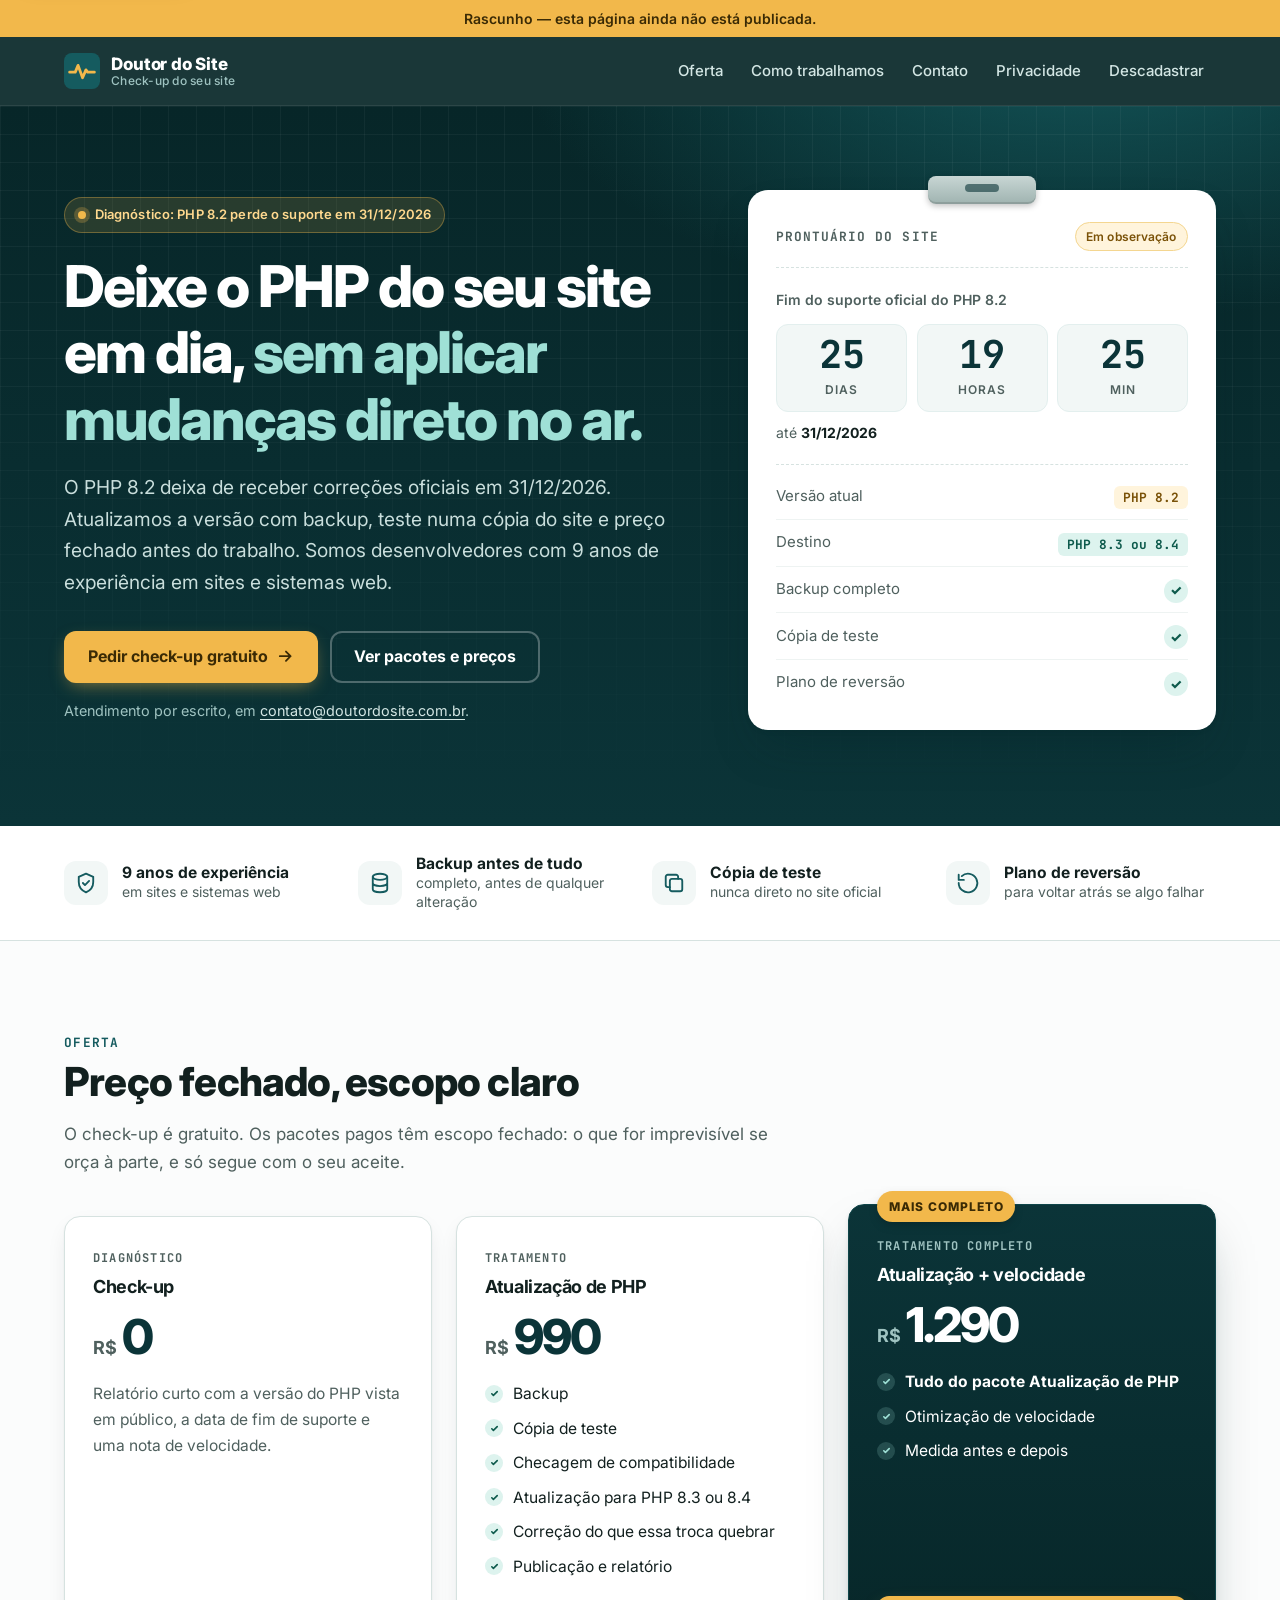
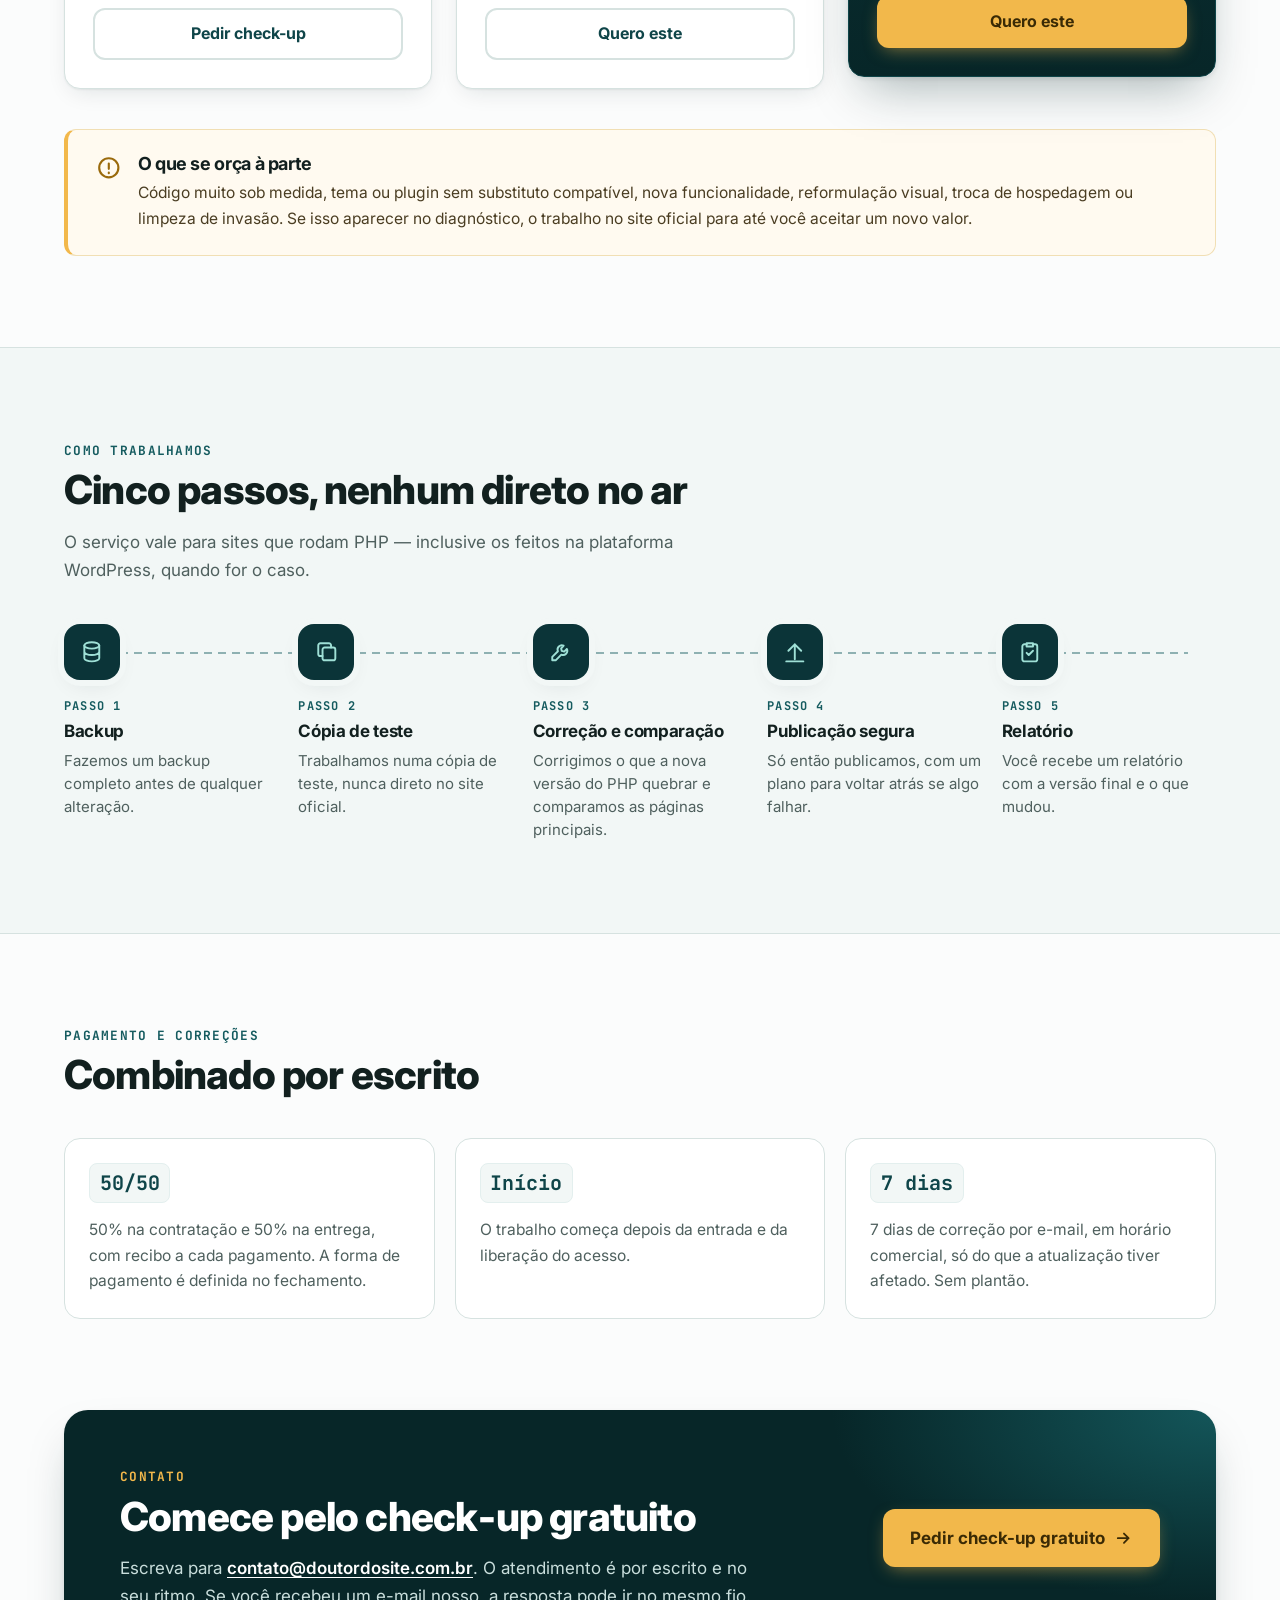
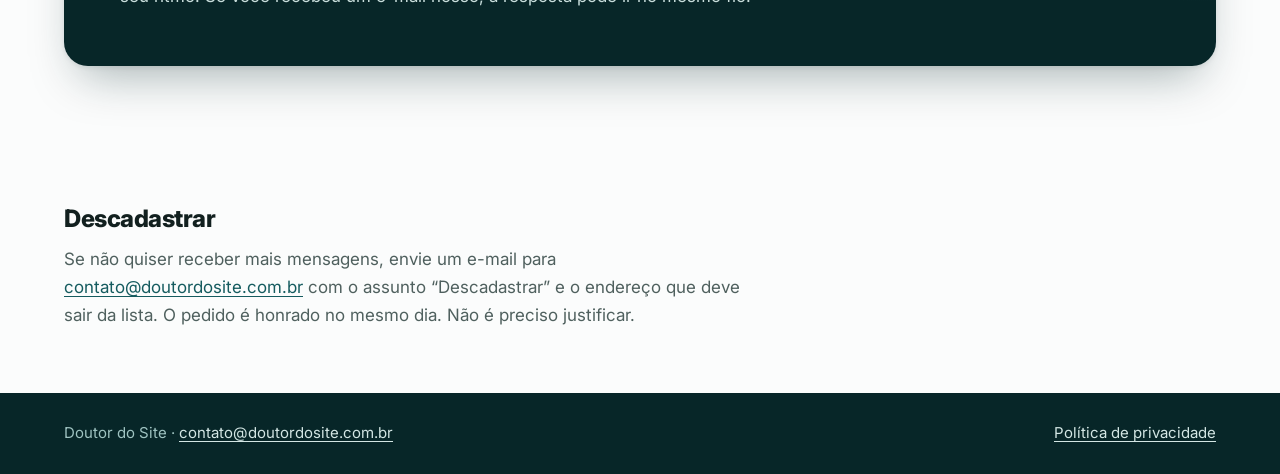
==== index.html @ a8f1e06d "Novo visual da landing page (rascunho, não publicado)" ====
<!DOCTYPE html>
<html lang="pt-BR">
<head>
  <meta charset="utf-8">
  <meta name="viewport" content="width=device-width, initial-scale=1">
  <title>Doutor do Site — atualização de PHP com segurança</title>
  <meta name="description" content="Atualização da versão do PHP do seu site, com backup, cópia de teste e preço fechado. O PHP 8.2 perde o suporte oficial em 31/12/2026.">
  <meta name="robots" content="noindex, nofollow">
  <meta name="theme-color" content="#0b3438">
  <link rel="icon" href="data:image/svg+xml,%3Csvg xmlns='http://www.w3.org/2000/svg' viewBox='0 0 64 64'%3E%3Crect width='64' height='64' rx='14' fill='%230b3438'/%3E%3Cpath d='M10 34h10l5-12 8 22 6-14 3 4h12' fill='none' stroke='%23f2b84b' stroke-width='5' stroke-linecap='round' stroke-linejoin='round'/%3E%3C/svg%3E">
  <link rel="preconnect" href="https://fonts.googleapis.com">
  <link rel="preconnect" href="https://fonts.gstatic.com" crossorigin>
  <link href="https://fonts.googleapis.com/css2?family=Inter:wght@400;500;600;700;800&family=JetBrains+Mono:wght@500;700&display=swap" rel="stylesheet">
  <link rel="stylesheet" href="styles.css">
</head>
<body>
  <div class="draft-banner" role="note">Rascunho — esta página ainda não está publicada.</div>
  <a class="skip" href="#conteudo">Ir para o conteúdo</a>

  <header class="site-header">
    <div class="wrap header-row">
      <a class="logo" href="index.html" aria-label="Doutor do Site, página inicial">
        <svg class="logo-mark" viewBox="0 0 64 64" aria-hidden="true"><rect width="64" height="64" rx="14"/><path d="M10 34h10l5-12 8 22 6-14 3 4h12"/></svg>
        <span class="logo-text">Doutor do Site<small>Check-up do seu site</small></span>
      </a>
      <nav aria-label="Principal">
        <a href="#oferta">Oferta</a>
        <a href="#como">Como trabalhamos</a>
        <a href="#contato">Contato</a>
        <a href="privacidade.html">Privacidade</a>
        <a href="#descadastrar">Descadastrar</a>
      </nav>
    </div>
  </header>

  <main id="conteudo">
    <section class="hero" aria-labelledby="hero-title">
      <div class="wrap hero-grid">
        <div class="hero-copy">
          <p class="chip chip-warn"><span class="dot" aria-hidden="true"></span>Diagnóstico: PHP 8.2 perde o suporte em 31/12/2026</p>
          <h1 id="hero-title">Deixe o PHP do seu site em dia, <span class="hl">sem aplicar mudanças direto no ar.</span></h1>
          <p class="lede">O PHP 8.2 deixa de receber correções oficiais em 31/12/2026. Atualizamos a versão com backup, teste numa cópia do site e preço fechado antes do trabalho. Somos desenvolvedores com 9 anos de experiência em sites e sistemas web.</p>
          <div class="cta-row">
            <a class="btn btn-primary" href="mailto:contato@doutordosite.com.br?subject=Quero%20o%20check-up%20gratuito%20do%20meu%20site&amp;body=Ol%C3%A1%2C%20gostaria%20do%20check-up%20gratuito.%20Endere%C3%A7o%20do%20site%3A%20">
              Pedir check-up gratuito
              <svg viewBox="0 0 24 24" aria-hidden="true"><path d="M5 12h14M13 6l6 6-6 6"/></svg>
            </a>
            <a class="btn btn-ghost" href="#oferta">Ver pacotes e preços</a>
          </div>
          <p class="cta-note">Atendimento por escrito, em <a href="mailto:contato@doutordosite.com.br">contato@doutordosite.com.br</a>.</p>
        </div>

        <aside class="chart" aria-label="Prontuário: prazo do PHP 8.2">
          <div class="chart-clip" aria-hidden="true"></div>
          <div class="chart-head">
            <span class="chart-title">Prontuário do site</span>
            <span class="chip chip-small">Em observação</span>
          </div>
          <div class="countdown" data-deadline="2027-01-01T00:00:00-03:00">
            <p class="cd-kicker">Fim do suporte oficial do PHP 8.2</p>
            <p class="cd-static"><time datetime="2026-12-31">31 de dezembro de 2026</time></p>
            <div class="cd-live" hidden>
              <div class="cd-unit"><span class="cd-num" data-unit="d">00</span><span class="cd-lbl">dias</span></div>
              <div class="cd-unit"><span class="cd-num" data-unit="h">00</span><span class="cd-lbl">horas</span></div>
              <div class="cd-unit"><span class="cd-num" data-unit="m">00</span><span class="cd-lbl">min</span></div>
            </div>
            <p class="cd-date" hidden>até <time datetime="2026-12-31">31/12/2026</time></p>
          </div>
          <dl class="chart-rows">
            <div><dt>Versão atual</dt><dd><span class="tag tag-warn">PHP 8.2</span></dd></div>
            <div><dt>Destino</dt><dd><span class="tag tag-ok">PHP 8.3 ou 8.4</span></dd></div>
            <div><dt>Backup completo</dt><dd><span class="check" aria-label="incluído">✓</span></dd></div>
            <div><dt>Cópia de teste</dt><dd><span class="check" aria-label="incluída">✓</span></dd></div>
            <div><dt>Plano de reversão</dt><dd><span class="check" aria-label="incluído">✓</span></dd></div>
          </dl>
        </aside>
      </div>
    </section>

    <section class="trust" aria-label="Por que confiar">
      <div class="wrap trust-grid">
        <div class="trust-item">
          <svg viewBox="0 0 24 24" aria-hidden="true"><path d="M12 3l7 3v5c0 4.5-3 8.3-7 10-4-1.7-7-5.5-7-10V6l7-3z"/><path d="M9 12l2 2 4-4"/></svg>
          <div><strong>9 anos de experiência</strong><span>em sites e sistemas web</span></div>
        </div>
        <div class="trust-item">
          <svg viewBox="0 0 24 24" aria-hidden="true"><ellipse cx="12" cy="6" rx="7" ry="3"/><path d="M5 6v6c0 1.7 3.1 3 7 3s7-1.3 7-3V6M5 12v6c0 1.7 3.1 3 7 3s7-1.3 7-3v-6"/></svg>
          <div><strong>Backup antes de tudo</strong><span>completo, antes de qualquer alteração</span></div>
        </div>
        <div class="trust-item">
          <svg viewBox="0 0 24 24" aria-hidden="true"><rect x="8" y="8" width="12" height="12" rx="2"/><path d="M16 8V6a2 2 0 0 0-2-2H6a2 2 0 0 0-2 2v8a2 2 0 0 0 2 2h2"/></svg>
          <div><strong>Cópia de teste</strong><span>nunca direto no site oficial</span></div>
        </div>
        <div class="trust-item">
          <svg viewBox="0 0 24 24" aria-hidden="true"><path d="M3 12a9 9 0 1 0 3-6.7"/><path d="M3 4v5h5"/></svg>
          <div><strong>Plano de reversão</strong><span>para voltar atrás se algo falhar</span></div>
        </div>
      </div>
    </section>

    <section id="oferta" class="section" aria-labelledby="oferta-title">
      <div class="wrap">
        <header class="section-head">
          <p class="eyebrow">Oferta</p>
          <h2 id="oferta-title">Preço fechado, escopo claro</h2>
          <p>O check-up é gratuito. Os pacotes pagos têm escopo fechado: o que for imprevisível se orça à parte, e só segue com o seu aceite.</p>
        </header>

        <div class="cards">
          <article class="card">
            <p class="card-tag">Diagnóstico</p>
            <h3>Check-up</h3>
            <p class="price"><span class="cur">R$</span>0</p>
            <p class="card-desc">Relatório curto com a versão do PHP vista em público, a data de fim de suporte e uma nota de velocidade.</p>
            <a class="btn btn-outline" href="mailto:contato@doutordosite.com.br?subject=Quero%20o%20check-up%20gratuito%20do%20meu%20site">Pedir check-up</a>
          </article>

          <article class="card">
            <p class="card-tag">Tratamento</p>
            <h3>Atualização de PHP</h3>
            <p class="price"><span class="cur">R$</span>990</p>
            <ul class="card-list">
              <li>Backup</li>
              <li>Cópia de teste</li>
              <li>Checagem de compatibilidade</li>
              <li>Atualização para PHP 8.3 ou 8.4</li>
              <li>Correção do que essa troca quebrar</li>
              <li>Publicação e relatório</li>
            </ul>
            <a class="btn btn-outline" href="mailto:contato@doutordosite.com.br?subject=Atualiza%C3%A7%C3%A3o%20de%20PHP%20(R%24%20990)">Quero este</a>
          </article>

          <article class="card card-featured">
            <p class="badge">Mais completo</p>
            <p class="card-tag">Tratamento completo</p>
            <h3>Atualização + velocidade</h3>
            <p class="price"><span class="cur">R$</span>1.290</p>
            <ul class="card-list">
              <li><strong>Tudo do pacote Atualização de PHP</strong></li>
              <li>Otimização de velocidade</li>
              <li>Medida antes e depois</li>
            </ul>
            <a class="btn btn-primary" href="mailto:contato@doutordosite.com.br?subject=Atualiza%C3%A7%C3%A3o%20%2B%20velocidade%20(R%24%201.290)">Quero este</a>
          </article>
        </div>

        <div class="note-box">
          <svg viewBox="0 0 24 24" aria-hidden="true"><circle cx="12" cy="12" r="9"/><path d="M12 8v5M12 16.5v.5"/></svg>
          <div>
            <h3>O que se orça à parte</h3>
            <p>Código muito sob medida, tema ou plugin sem substituto compatível, nova funcionalidade, reformulação visual, troca de hospedagem ou limpeza de invasão. Se isso aparecer no diagnóstico, o trabalho no site oficial para até você aceitar um novo valor.</p>
          </div>
        </div>
      </div>
    </section>

    <section id="como" class="section section-alt" aria-labelledby="como-title">
      <div class="wrap">
        <header class="section-head">
          <p class="eyebrow">Como trabalhamos</p>
          <h2 id="como-title">Cinco passos, nenhum direto no ar</h2>
          <p>O serviço vale para sites que rodam PHP — inclusive os feitos na plataforma WordPress, quando for o caso.</p>
        </header>

        <ol class="timeline">
          <li>
            <span class="tl-icon"><svg viewBox="0 0 24 24" aria-hidden="true"><ellipse cx="12" cy="6" rx="7" ry="3"/><path d="M5 6v6c0 1.7 3.1 3 7 3s7-1.3 7-3V6M5 12v6c0 1.7 3.1 3 7 3s7-1.3 7-3v-6"/></svg></span>
            <span class="tl-step">Passo 1</span>
            <h3>Backup</h3>
            <p>Fazemos um backup completo antes de qualquer alteração.</p>
          </li>
          <li>
            <span class="tl-icon"><svg viewBox="0 0 24 24" aria-hidden="true"><rect x="8" y="8" width="12" height="12" rx="2"/><path d="M16 8V6a2 2 0 0 0-2-2H6a2 2 0 0 0-2 2v8a2 2 0 0 0 2 2h2"/></svg></span>
            <span class="tl-step">Passo 2</span>
            <h3>Cópia de teste</h3>
            <p>Trabalhamos numa cópia de teste, nunca direto no site oficial.</p>
          </li>
          <li>
            <span class="tl-icon"><svg viewBox="0 0 24 24" aria-hidden="true"><path d="M14.7 6.3a4 4 0 0 0-5.4 5.2L4 16.8V20h3.2l5.3-5.3a4 4 0 0 0 5.2-5.4l-2.5 2.5-2.3-.6-.6-2.3 2.4-2.6z"/></svg></span>
            <span class="tl-step">Passo 3</span>
            <h3>Correção e comparação</h3>
            <p>Corrigimos o que a nova versão do PHP quebrar e comparamos as páginas principais.</p>
          </li>
          <li>
            <span class="tl-icon"><svg viewBox="0 0 24 24" aria-hidden="true"><path d="M12 19V5M6 11l6-6 6 6"/><path d="M4 21h16"/></svg></span>
            <span class="tl-step">Passo 4</span>
            <h3>Publicação segura</h3>
            <p>Só então publicamos, com um plano para voltar atrás se algo falhar.</p>
          </li>
          <li>
            <span class="tl-icon"><svg viewBox="0 0 24 24" aria-hidden="true"><path d="M9 4h6v3H9z"/><path d="M15 5h2a2 2 0 0 1 2 2v12a2 2 0 0 1-2 2H7a2 2 0 0 1-2-2V7a2 2 0 0 1 2-2h2"/><path d="M9 13l2 2 4-4"/></svg></span>
            <span class="tl-step">Passo 5</span>
            <h3>Relatório</h3>
            <p>Você recebe um relatório com a versão final e o que mudou.</p>
          </li>
        </ol>
      </div>
    </section>

    <section id="pagamento" class="section" aria-labelledby="pag-title">
      <div class="wrap">
        <header class="section-head">
          <p class="eyebrow">Pagamento e correções</p>
          <h2 id="pag-title">Combinado por escrito</h2>
        </header>
        <ul class="terms">
          <li>
            <span class="term-num">50/50</span>
            <p>50% na contratação e 50% na entrega, com recibo a cada pagamento. A forma de pagamento é definida no fechamento.</p>
          </li>
          <li>
            <span class="term-num">Início</span>
            <p>O trabalho começa depois da entrada e da liberação do acesso.</p>
          </li>
          <li>
            <span class="term-num">7 dias</span>
            <p>7 dias de correção por e-mail, em horário comercial, só do que a atualização tiver afetado. Sem plantão.</p>
          </li>
        </ul>
      </div>
    </section>

    <section id="contato" class="section contact" aria-labelledby="contato-title">
      <div class="wrap contact-box">
        <div>
          <p class="eyebrow eyebrow-light">Contato</p>
          <h2 id="contato-title">Comece pelo check&#8209;up gratuito</h2>
          <p>Escreva para <a href="mailto:contato@doutordosite.com.br">contato@doutordosite.com.br</a>. O atendimento é por escrito e no seu ritmo. Se você recebeu um e-mail nosso, a resposta pode ir no mesmo fio.</p>
        </div>
        <a class="btn btn-primary btn-lg" href="mailto:contato@doutordosite.com.br?subject=Quero%20o%20check-up%20gratuito%20do%20meu%20site&amp;body=Ol%C3%A1%2C%20gostaria%20do%20check-up%20gratuito.%20Endere%C3%A7o%20do%20site%3A%20">
          Pedir check-up gratuito
          <svg viewBox="0 0 24 24" aria-hidden="true"><path d="M5 12h14M13 6l6 6-6 6"/></svg>
        </a>
      </div>
    </section>

    <section id="descadastrar" class="section section-small" aria-labelledby="desc-title">
      <div class="wrap narrow">
        <h2 id="desc-title">Descadastrar</h2>
        <p>Se não quiser receber mais mensagens, envie um e-mail para <a href="mailto:contato@doutordosite.com.br?subject=Descadastrar">contato@doutordosite.com.br</a> com o assunto “Descadastrar” e o endereço que deve sair da lista. O pedido é honrado no mesmo dia. Não é preciso justificar.</p>
      </div>
    </section>
  </main>

  <footer class="site-footer">
    <div class="wrap footer-row">
      <p>Doutor do Site · <a href="mailto:contato@doutordosite.com.br">contato@doutordosite.com.br</a></p>
      <p><a href="privacidade.html">Política de privacidade</a></p>
    </div>
  </footer>

  <script>
    (function () {
      var box = document.querySelector('.countdown');
      if (!box) return;
      var end = new Date(box.getAttribute('data-deadline')).getTime();
      var live = box.querySelector('.cd-live'), stat = box.querySelector('.cd-static'), date = box.querySelector('.cd-date');
      function pad(n) { return (n < 10 ? '0' : '') + n; }
      function tick() {
        var ms = end - Date.now();
        if (ms <= 0) { box.querySelector('.cd-kicker').textContent = 'O suporte oficial do PHP 8.2 terminou'; return; }
        var d = Math.floor(ms / 864e5), h = Math.floor(ms / 36e5) % 24, m = Math.floor(ms / 6e4) % 60;
        box.querySelector('[data-unit="d"]').textContent = d;
        box.querySelector('[data-unit="h"]').textContent = pad(h);
        box.querySelector('[data-unit="m"]').textContent = pad(m);
        stat.hidden = true; live.hidden = false; date.hidden = false;
      }
      tick(); setInterval(tick, 30000);
    })();
  </script>
</body>
</html>
---- styles.css ----
/* Doutor do Site — rascunho estático, não publicado */
:root {
  --petrol-900: #072628;
  --petrol-800: #0b3438;
  --petrol-700: #0f4549;
  --petrol-600: #155b5f;
  --petrol-100: #e3efee;
  --petrol-50: #f2f7f6;
  --accent: #f2b84b;
  --accent-600: #e2a532;
  --accent-ink: #3a2a05;
  --ink: #12201f;
  --muted: #4f605e;
  --line: #d6e2e0;
  --paper: #fbfcfc;
  --white: #ffffff;
  --radius: 16px;
  --shadow: 0 1px 2px rgba(7, 38, 40, .06), 0 8px 24px -8px rgba(7, 38, 40, .14);
  --shadow-lg: 0 2px 4px rgba(7, 38, 40, .08), 0 24px 48px -16px rgba(7, 38, 40, .35);
  --font: "Inter", system-ui, -apple-system, "Segoe UI", Roboto, "Helvetica Neue", Arial, sans-serif;
  --mono: "JetBrains Mono", ui-monospace, SFMono-Regular, Menlo, Consolas, monospace;
}

*, *::before, *::after { box-sizing: border-box; }
html { scroll-behavior: smooth; -webkit-text-size-adjust: 100%; }
@media (prefers-reduced-motion: reduce) { html { scroll-behavior: auto; } * { transition: none !important; } }

body {
  margin: 0;
  color: var(--ink);
  background: var(--paper);
  font-family: var(--font);
  font-size: 1.0625rem;
  line-height: 1.65;
  -webkit-font-smoothing: antialiased;
}

h1, h2, h3 { line-height: 1.15; letter-spacing: -0.02em; margin: 0; }
h2 { font-size: clamp(1.75rem, 1.2rem + 2vw, 2.5rem); font-weight: 800; }
h3 { font-size: 1.125rem; font-weight: 700; }
p { margin: 0; }

a { color: var(--petrol-600); text-decoration-thickness: 1px; text-underline-offset: .18em; }
a:hover { color: var(--petrol-800); }
:focus-visible { outline: 3px solid var(--accent); outline-offset: 3px; border-radius: 6px; }

svg { flex: none; }

.wrap { width: min(72rem, calc(100% - 2.5rem)); margin-inline: auto; }
.narrow > * { max-width: 44rem; }

/* Rascunho + skip link */
.draft-banner {
  background: var(--accent);
  color: var(--accent-ink);
  text-align: center;
  font-size: .875rem;
  font-weight: 600;
  padding: .45rem 1rem;
}
.skip {
  position: absolute; left: 1rem; top: -4rem; z-index: 100;
  background: var(--white); color: var(--petrol-800);
  padding: .6rem 1rem; border-radius: 8px; font-weight: 600; box-shadow: var(--shadow);
}
.skip:focus { top: 1rem; }

/* Header */
.site-header {
  position: sticky; top: 0; z-index: 50;
  background: rgba(7, 38, 40, .92);
  backdrop-filter: saturate(140%) blur(10px);
  -webkit-backdrop-filter: saturate(140%) blur(10px);
  border-bottom: 1px solid rgba(255, 255, 255, .08);
}
.header-row { display: flex; align-items: center; justify-content: space-between; gap: 1.5rem; min-height: 4.25rem; }
.logo { display: inline-flex; align-items: center; gap: .7rem; color: var(--white); text-decoration: none; }
.logo:hover { color: var(--white); }
.logo-mark { width: 2.25rem; height: 2.25rem; }
.logo-mark rect { fill: var(--petrol-600); }
.logo-mark path { fill: none; stroke: var(--accent); stroke-width: 5; stroke-linecap: round; stroke-linejoin: round; }
.logo-text { display: flex; flex-direction: column; font-weight: 800; font-size: 1.0625rem; line-height: 1.15; letter-spacing: -0.01em; }
.logo-text small { font-weight: 500; font-size: .75rem; color: #9fc3c1; letter-spacing: .02em; }
.site-header nav { display: flex; flex-wrap: wrap; gap: .25rem; }
.site-header nav a {
  color: #d3e6e4; text-decoration: none; font-size: .9375rem; font-weight: 500;
  padding: .45rem .75rem; border-radius: 8px;
}
.site-header nav a:hover { color: var(--white); background: rgba(255, 255, 255, .08); }

/* Buttons */
.btn {
  display: inline-flex; align-items: center; justify-content: center; gap: .55rem;
  font: inherit; font-weight: 700; font-size: 1rem; line-height: 1.2;
  padding: .9rem 1.35rem; border-radius: 12px; text-decoration: none;
  border: 2px solid transparent; transition: transform .15s ease, background-color .15s ease, box-shadow .15s ease;
}
.btn svg { width: 1.15rem; height: 1.15rem; fill: none; stroke: currentColor; stroke-width: 2.4; stroke-linecap: round; stroke-linejoin: round; }
.btn-primary { background: var(--accent); color: var(--accent-ink); box-shadow: 0 6px 18px -6px rgba(242, 184, 75, .6); }
.btn-primary:hover { background: var(--accent-600); color: var(--accent-ink); transform: translateY(-1px); }
.btn-ghost { color: var(--white); border-color: rgba(255, 255, 255, .28); }
.btn-ghost:hover { color: var(--white); background: rgba(255, 255, 255, .08); border-color: rgba(255, 255, 255, .5); }
.btn-outline { color: var(--petrol-700); border-color: var(--line); background: var(--white); }
.btn-outline:hover { color: var(--petrol-800); border-color: var(--petrol-600); }
.btn-lg { padding: 1.05rem 1.6rem; font-size: 1.0625rem; }

/* Chips */
.chip {
  display: inline-flex; align-items: center; gap: .55rem;
  font-size: .8125rem; font-weight: 600; letter-spacing: .01em;
  padding: .4rem .8rem; border-radius: 999px;
  background: rgba(242, 184, 75, .14); color: #ffd98f; border: 1px solid rgba(242, 184, 75, .35);
}
.chip .dot { width: .5rem; height: .5rem; border-radius: 50%; background: var(--accent); box-shadow: 0 0 0 4px rgba(242, 184, 75, .25); }
.chip-small { font-size: .75rem; padding: .25rem .65rem; background: #fff4dc; color: #7a5208; border-color: #f4d690; }

/* Hero */
.hero {
  position: relative; overflow: hidden;
  color: var(--white);
  background:
    radial-gradient(60rem 30rem at 85% -10%, rgba(21, 91, 95, .9), transparent 60%),
    linear-gradient(180deg, var(--petrol-900), var(--petrol-800));
  padding: clamp(3rem, 2rem + 4vw, 6rem) 0 clamp(3.5rem, 2rem + 5vw, 6.5rem);
}
.hero::before {
  /* papel quadriculado de prontuário */
  content: ""; position: absolute; inset: 0; pointer-events: none;
  background-image:
    linear-gradient(rgba(255, 255, 255, .045) 1px, transparent 1px),
    linear-gradient(90deg, rgba(255, 255, 255, .045) 1px, transparent 1px);
  background-size: 28px 28px;
  mask-image: linear-gradient(180deg, #000 30%, transparent 100%);
  -webkit-mask-image: linear-gradient(180deg, #000 30%, transparent 100%);
}
.hero-grid { position: relative; display: grid; grid-template-columns: 1.15fr .85fr; gap: clamp(2rem, 4vw, 4.5rem); align-items: center; }
.hero h1 { font-size: clamp(2.1rem, 1.3rem + 3.2vw, 3.6rem); font-weight: 800; letter-spacing: -0.035em; margin: 1.25rem 0 1.25rem; }
.hero h1 .hl { color: #9fe0d6; }
.lede { font-size: clamp(1.0625rem, 1rem + .3vw, 1.2rem); color: #c9dedc; max-width: 38rem; }
.cta-row { display: flex; flex-wrap: wrap; gap: .75rem; margin-top: 2rem; }
.cta-note { margin-top: 1rem; font-size: .9rem; color: #9fc3c1; }
.cta-note a { color: #d3e6e4; }

/* Prontuário (cartão do hero) */
.chart {
  position: relative;
  background: var(--white); color: var(--ink);
  border-radius: 20px; padding: 2rem 1.75rem 1.5rem;
  box-shadow: var(--shadow-lg);
}
.chart-clip {
  position: absolute; top: -14px; left: 50%; transform: translateX(-50%);
  width: 108px; height: 28px; border-radius: 8px;
  background: linear-gradient(180deg, #c8d6d4, #9fb3b0);
  box-shadow: inset 0 -2px 0 rgba(0, 0, 0, .12), 0 2px 6px rgba(0, 0, 0, .25);
}
.chart-clip::after { content: ""; position: absolute; left: 50%; top: 8px; transform: translateX(-50%); width: 34px; height: 8px; border-radius: 4px; background: var(--petrol-800); opacity: .6; }
.chart-head { display: flex; align-items: center; justify-content: space-between; gap: 1rem; padding-bottom: 1rem; border-bottom: 1px dashed var(--line); }
.chart-title { font-family: var(--mono); font-size: .8rem; font-weight: 700; text-transform: uppercase; letter-spacing: .08em; color: var(--muted); }

.countdown { padding: 1.25rem 0 1.25rem; border-bottom: 1px dashed var(--line); }
.cd-kicker { font-size: .875rem; font-weight: 600; color: var(--muted); }
.cd-static { margin-top: .35rem; font-size: clamp(1.6rem, 1.2rem + 1.4vw, 2.1rem); font-weight: 800; letter-spacing: -0.02em; color: var(--petrol-800); line-height: 1.2; }
.cd-live { display: grid; grid-template-columns: repeat(3, 1fr); gap: .6rem; margin-top: .75rem; }
.cd-live[hidden], .cd-static[hidden], .cd-date[hidden] { display: none; }
.cd-unit { background: var(--petrol-50); border: 1px solid var(--petrol-100); border-radius: 12px; padding: .7rem .5rem; text-align: center; }
.cd-num { display: block; font-family: var(--mono); font-weight: 700; font-size: clamp(1.75rem, 1.3rem + 1.5vw, 2.4rem); line-height: 1; color: var(--petrol-800); font-variant-numeric: tabular-nums; }
.cd-lbl { display: block; margin-top: .35rem; font-size: .75rem; font-weight: 600; text-transform: uppercase; letter-spacing: .08em; color: var(--muted); }
.cd-date { margin-top: .6rem; font-size: .875rem; color: var(--muted); }
.cd-date time { font-weight: 700; color: var(--ink); }

.chart-rows { margin: 0; padding-top: .5rem; }
.chart-rows div { display: flex; align-items: center; justify-content: space-between; gap: 1rem; padding: .55rem 0; border-bottom: 1px solid #eef3f2; }
.chart-rows div:last-child { border-bottom: 0; }
.chart-rows dt { font-size: .9375rem; color: var(--muted); }
.chart-rows dd { margin: 0; }
.tag { font-family: var(--mono); font-size: .8rem; font-weight: 700; padding: .2rem .55rem; border-radius: 6px; white-space: nowrap; }
.tag-warn { background: #fff4dc; color: #7a5208; }
.tag-ok { background: #ddf3ee; color: #0d5a4c; }
.check { display: inline-grid; place-items: center; width: 1.5rem; height: 1.5rem; border-radius: 50%; background: #ddf3ee; color: #0d5a4c; font-weight: 800; font-size: .85rem; }

/* Trust */
.trust { background: var(--white); border-bottom: 1px solid var(--line); }
.trust-grid { display: grid; grid-template-columns: repeat(4, 1fr); gap: 1.5rem; padding: 1.75rem 0; }
.trust-item { display: flex; align-items: center; gap: .85rem; }
.trust-item svg { width: 2.75rem; height: 2.75rem; padding: .6rem; border-radius: 12px; background: var(--petrol-50); fill: none; stroke: var(--petrol-600); stroke-width: 1.8; stroke-linecap: round; stroke-linejoin: round; }
.trust-item strong { display: block; font-size: .975rem; line-height: 1.3; }
.trust-item span { display: block; font-size: .875rem; color: var(--muted); line-height: 1.35; }

/* Sections */
.section { padding: clamp(3.5rem, 2.5rem + 4vw, 6rem) 0; }
.section-alt { background: var(--petrol-50); border-block: 1px solid var(--line); }
.section-small { padding: 3rem 0 4rem; }
.section-small h2 { font-size: 1.5rem; margin-bottom: .75rem; }
.section-small p { color: var(--muted); }
.section-head { max-width: 44rem; margin-bottom: 2.5rem; }
.section-head h2 { margin: .4rem 0 .9rem; }
.section-head p:not(.eyebrow) { color: var(--muted); font-size: 1.0625rem; }
.eyebrow { font-family: var(--mono); font-size: .8rem; font-weight: 700; text-transform: uppercase; letter-spacing: .1em; color: var(--petrol-600); }
.eyebrow-light { color: var(--accent); }

/* Cards */
.cards { display: grid; grid-template-columns: repeat(3, 1fr); gap: 1.5rem; align-items: stretch; }
.card {
  position: relative; display: flex; flex-direction: column;
  background: var(--white); border: 1px solid var(--line); border-radius: var(--radius);
  padding: 2rem 1.75rem 1.75rem; box-shadow: var(--shadow);
}
.card-tag { font-family: var(--mono); font-size: .75rem; font-weight: 700; text-transform: uppercase; letter-spacing: .1em; color: var(--muted); margin-bottom: .5rem; }
.price { display: flex; align-items: baseline; gap: .3rem; margin: 1rem 0 1.25rem; font-size: 3rem; font-weight: 800; letter-spacing: -0.04em; line-height: 1; color: var(--petrol-800); }
.price .cur { font-size: 1.125rem; font-weight: 700; letter-spacing: 0; color: var(--muted); }
.card-desc { color: var(--muted); font-size: .975rem; }
.card-list { list-style: none; margin: 0; padding: 0; display: grid; gap: .55rem; font-size: .975rem; }
.card-list li { position: relative; padding-left: 1.75rem; }
.card-list li::before {
  content: ""; position: absolute; left: 0; top: .2rem; width: 1.15rem; height: 1.15rem; border-radius: 50%;
  background: #ddf3ee url("data:image/svg+xml,%3Csvg xmlns='http://www.w3.org/2000/svg' viewBox='0 0 24 24'%3E%3Cpath d='M7 12.5l3 3 7-7' fill='none' stroke='%230d5a4c' stroke-width='3' stroke-linecap='round' stroke-linejoin='round'/%3E%3C/svg%3E") center / 72% no-repeat;
}
.card .btn { margin-top: auto; }
.card > .card-desc, .card > .card-list { margin-bottom: 1.75rem; }
.card-featured {
  background: linear-gradient(180deg, var(--petrol-800), var(--petrol-900));
  color: var(--white); border-color: var(--petrol-700); box-shadow: var(--shadow-lg);
  transform: translateY(-.75rem);
}
.card-featured .card-tag { color: #9fc3c1; }
.card-featured .price { color: var(--white); }
.card-featured .price .cur { color: #9fc3c1; }
.card-featured .card-list li::before { background-color: rgba(159, 224, 214, .18); background-image: url("data:image/svg+xml,%3Csvg xmlns='http://www.w3.org/2000/svg' viewBox='0 0 24 24'%3E%3Cpath d='M7 12.5l3 3 7-7' fill='none' stroke='%239fe0d6' stroke-width='3' stroke-linecap='round' stroke-linejoin='round'/%3E%3C/svg%3E"); }
.badge {
  position: absolute; top: -.85rem; left: 1.75rem;
  background: var(--accent); color: var(--accent-ink);
  font-size: .75rem; font-weight: 800; text-transform: uppercase; letter-spacing: .08em;
  padding: .35rem .75rem; border-radius: 999px; box-shadow: 0 4px 12px -4px rgba(0, 0, 0, .35);
}

.note-box {
  display: flex; gap: 1rem; margin-top: 2.5rem; padding: 1.5rem 1.75rem;
  background: #fffaf0; border: 1px solid #f1dfb4; border-left: 4px solid var(--accent); border-radius: 12px;
}
.note-box svg { width: 1.6rem; height: 1.6rem; margin-top: .1rem; fill: none; stroke: #9a6a0c; stroke-width: 2; stroke-linecap: round; }
.note-box h3 { margin-bottom: .35rem; }
.note-box p { color: #4a3d22; font-size: .975rem; }

/* Timeline */
.timeline { list-style: none; margin: 0; padding: 0; display: grid; grid-template-columns: repeat(5, 1fr); gap: 1.25rem; position: relative; counter-reset: step; }
.timeline::before {
  content: ""; position: absolute; top: 1.75rem; left: 1.75rem; right: 1.75rem; height: 2px;
  background: repeating-linear-gradient(90deg, var(--petrol-600) 0 8px, transparent 8px 14px); opacity: .45;
}
.timeline li { position: relative; }
.tl-icon {
  position: relative; display: grid; place-items: center; width: 3.5rem; height: 3.5rem; border-radius: 16px;
  background: var(--petrol-800); box-shadow: 0 0 0 6px var(--petrol-50), var(--shadow);
}
.tl-icon svg { width: 1.6rem; height: 1.6rem; fill: none; stroke: #9fe0d6; stroke-width: 1.8; stroke-linecap: round; stroke-linejoin: round; }
.tl-step { display: block; margin-top: 1.1rem; font-family: var(--mono); font-size: .75rem; font-weight: 700; text-transform: uppercase; letter-spacing: .1em; color: var(--petrol-600); }
.timeline h3 { margin: .3rem 0 .45rem; font-size: 1.0625rem; }
.timeline p { color: var(--muted); font-size: .9375rem; line-height: 1.55; }

/* Pagamento */
.terms { list-style: none; margin: 0; padding: 0; display: grid; grid-template-columns: repeat(3, 1fr); gap: 1.25rem; }
.terms li { background: var(--white); border: 1px solid var(--line); border-radius: var(--radius); padding: 1.5rem; }
.term-num { display: inline-block; font-family: var(--mono); font-weight: 700; font-size: 1.25rem; color: var(--petrol-700); background: var(--petrol-50); border: 1px solid var(--petrol-100); border-radius: 8px; padding: .15rem .6rem; margin-bottom: .85rem; }
.terms p { color: var(--muted); font-size: .975rem; }

/* Contato */
.contact { padding-top: 0; }
.contact-box {
  display: flex; align-items: center; justify-content: space-between; gap: 2rem;
  background:
    radial-gradient(40rem 20rem at 100% 0%, rgba(21, 91, 95, .9), transparent 60%),
    var(--petrol-900);
  color: var(--white); border-radius: 24px; padding: clamp(2rem, 1.5rem + 2.5vw, 3.5rem);
  box-shadow: var(--shadow-lg);
}
.contact-box h2 { margin: .4rem 0 .9rem; }
.contact-box p:not(.eyebrow) { color: #c9dedc; max-width: 40rem; }
.contact-box a:not(.btn) { color: var(--white); font-weight: 600; }
.contact-box .btn { flex: none; }

/* Footer */
.site-footer { background: var(--petrol-900); color: #9fc3c1; font-size: .9375rem; }
.footer-row { display: flex; flex-wrap: wrap; justify-content: space-between; gap: .75rem 2rem; padding: 1.75rem 0; }
.site-footer a { color: #d3e6e4; }
.site-footer a:hover { color: var(--white); }

/* Página de privacidade */
.page-hero { background: linear-gradient(180deg, var(--petrol-900), var(--petrol-800)); color: var(--white); padding: clamp(2.5rem, 2rem + 3vw, 4.5rem) 0; position: relative; overflow: hidden; }
.page-hero::before { content: ""; position: absolute; inset: 0; background-image: linear-gradient(rgba(255,255,255,.045) 1px, transparent 1px), linear-gradient(90deg, rgba(255,255,255,.045) 1px, transparent 1px); background-size: 28px 28px; mask-image: linear-gradient(180deg, #000 20%, transparent 100%); -webkit-mask-image: linear-gradient(180deg, #000 20%, transparent 100%); }
.page-hero .wrap { position: relative; }
.page-hero h1 { font-size: clamp(2rem, 1.4rem + 2.4vw, 3rem); font-weight: 800; margin: 1rem 0 1rem; }
.page-hero .lede { max-width: 44rem; }
.page-hero .meta { margin-top: 1rem; font-size: .875rem; color: #9fc3c1; }
.doc { padding: clamp(2.5rem, 2rem + 3vw, 4.5rem) 0 4rem; }
.doc-grid { display: grid; grid-template-columns: 15rem 1fr; gap: 3rem; align-items: start; }
.toc { position: sticky; top: 6rem; background: var(--white); border: 1px solid var(--line); border-radius: var(--radius); padding: 1.25rem; }
.toc p { font-family: var(--mono); font-size: .75rem; font-weight: 700; text-transform: uppercase; letter-spacing: .1em; color: var(--muted); margin-bottom: .6rem; }
.toc ol { margin: 0; padding-left: 1.2rem; display: grid; gap: .4rem; font-size: .9375rem; }
.toc a { text-decoration: none; color: var(--petrol-700); }
.toc a:hover { text-decoration: underline; }
.doc-body { max-width: 46rem; }
.doc-body section { background: var(--white); border: 1px solid var(--line); border-radius: var(--radius); padding: 1.75rem 2rem; margin-bottom: 1.25rem; box-shadow: var(--shadow); scroll-margin-top: 6rem; }
.doc-body h2 { font-size: 1.375rem; margin-bottom: .85rem; display: flex; align-items: baseline; gap: .65rem; }
.doc-body h2 .n { font-family: var(--mono); font-size: .875rem; font-weight: 700; color: var(--petrol-600); background: var(--petrol-50); border-radius: 6px; padding: .1rem .45rem; }
.doc-body p + p, .doc-body ul + p { margin-top: .85rem; }
.doc-body p, .doc-body li { color: #2d3b3a; }
.doc-body ul { margin: 0; padding-left: 1.2rem; display: grid; gap: .55rem; }
.back-link { display: inline-flex; align-items: center; gap: .4rem; margin-top: .75rem; font-weight: 600; }

/* Responsivo */
@media (max-width: 1080px) {
  .timeline { grid-template-columns: 1fr; gap: 0; }
  .timeline::before { top: 1.75rem; bottom: 1.75rem; left: 1.75rem; right: auto; width: 2px; height: auto; background: repeating-linear-gradient(180deg, var(--petrol-600) 0 8px, transparent 8px 14px); }
  .timeline li { display: grid; grid-template-columns: 3.5rem 1fr; column-gap: 1.25rem; padding-bottom: 1.75rem; }
  .timeline li:last-child { padding-bottom: 0; }
  .tl-icon { grid-row: 1 / span 3; }
  .tl-step { margin-top: .2rem; }
  .trust-grid { grid-template-columns: repeat(2, 1fr); }
}
@media (max-width: 960px) {
  .hero-grid { grid-template-columns: 1fr; }
  .chart { max-width: 30rem; margin-top: 1rem; }
  .cards { grid-template-columns: 1fr; max-width: 32rem; gap: 2rem; }
  .card-featured { transform: none; }
  .terms { grid-template-columns: 1fr; }
  .contact-box { flex-direction: column; align-items: flex-start; }
  .doc-grid { grid-template-columns: 1fr; gap: 1.5rem; }
  .toc { position: static; }
}
@media (max-width: 760px) {
  .header-row { flex-direction: column; align-items: flex-start; gap: .5rem; padding: .75rem 0; }
  .site-header { position: static; }
  .site-header nav { margin-left: -.75rem; gap: 0; }
  .site-header nav a { padding: .4rem .65rem; font-size: .875rem; }
}
@media (max-width: 520px) {
  .wrap { width: calc(100% - 2.5rem); }
  .cta-row .btn { width: 100%; }
  .contact-box .btn { width: 100%; }
  .trust-grid { grid-template-columns: 1fr; gap: 1rem; }
  .chart { padding: 1.75rem 1.25rem 1.25rem; }
  .doc-body section { padding: 1.5rem 1.25rem; }
  .note-box { flex-direction: column; gap: .5rem; padding: 1.25rem; }
}
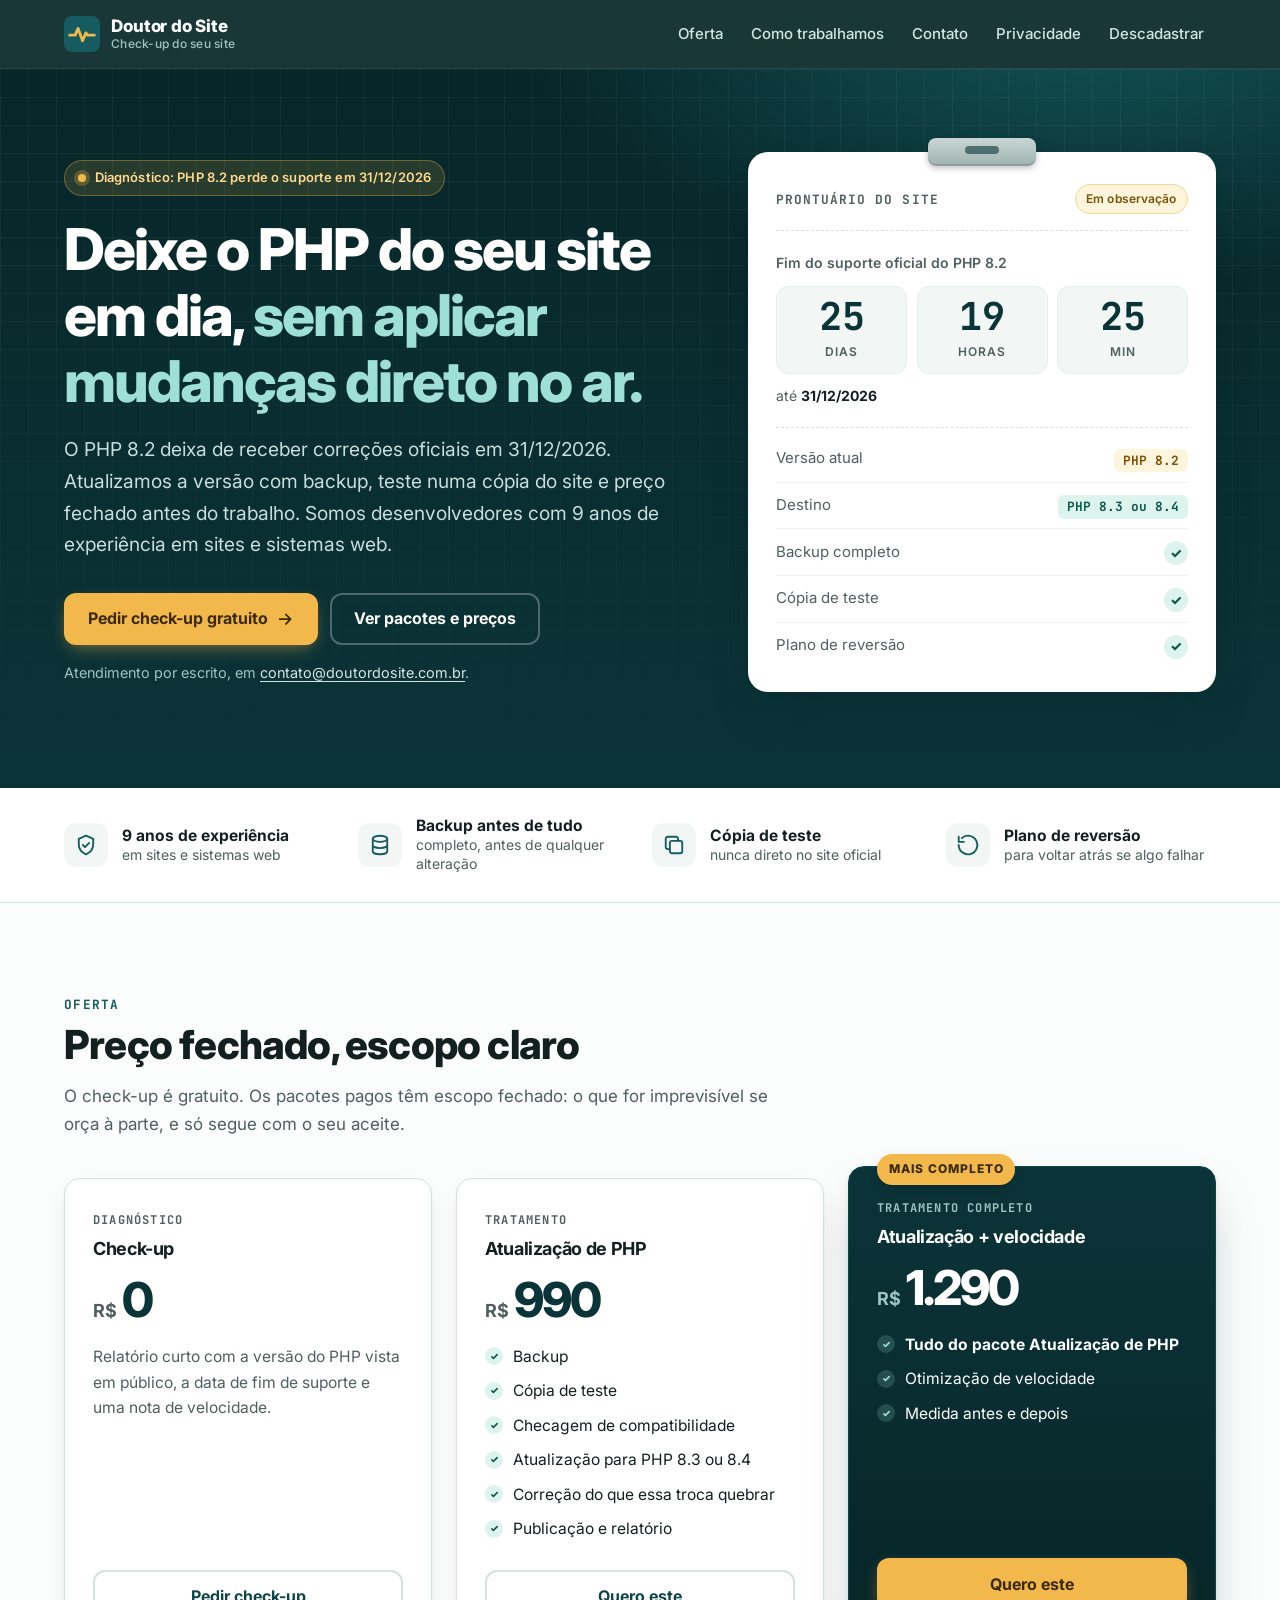
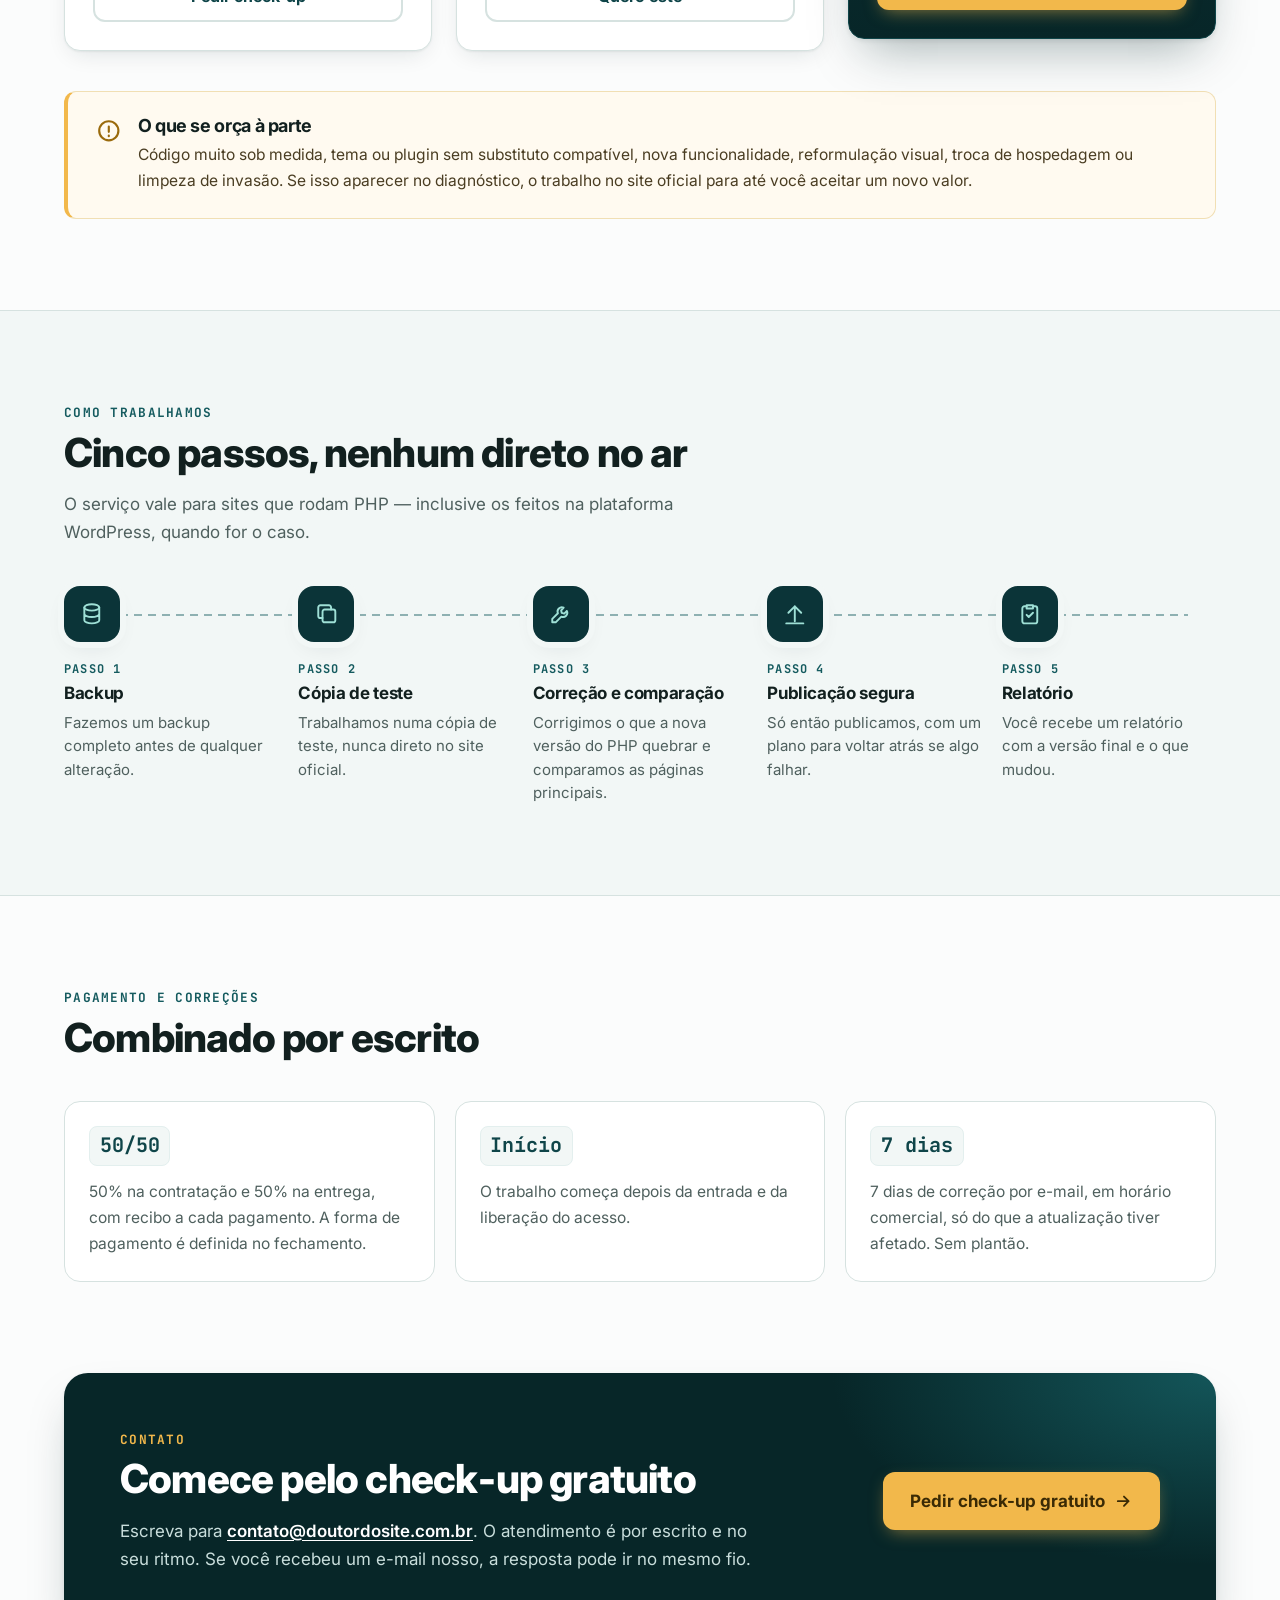
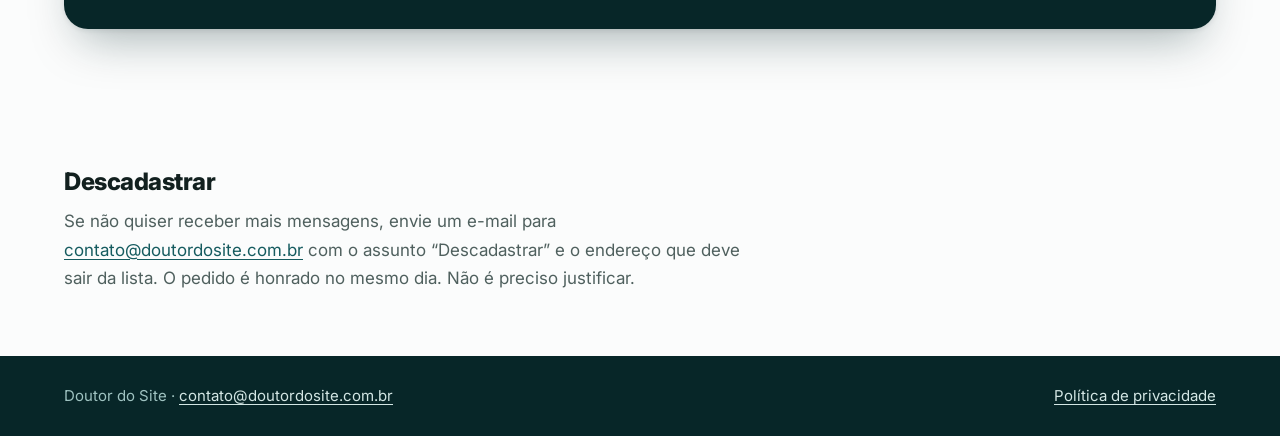
==== commit 33ac1727: "Publica a página: remove a faixa de rascunho e ajusta a contagem após 31/12/2026" ====
--- a/index.html
+++ b/index.html
@@ -5,7 +5,6 @@
   <meta name="viewport" content="width=device-width, initial-scale=1">
   <title>Doutor do Site — atualização de PHP com segurança</title>
   <meta name="description" content="Atualização da versão do PHP do seu site, com backup, cópia de teste e preço fechado. O PHP 8.2 perde o suporte oficial em 31/12/2026.">
-  <meta name="robots" content="noindex, nofollow">
   <meta name="theme-color" content="#0b3438">
   <link rel="icon" href="data:image/svg+xml,%3Csvg xmlns='http://www.w3.org/2000/svg' viewBox='0 0 64 64'%3E%3Crect width='64' height='64' rx='14' fill='%230b3438'/%3E%3Cpath d='M10 34h10l5-12 8 22 6-14 3 4h12' fill='none' stroke='%23f2b84b' stroke-width='5' stroke-linecap='round' stroke-linejoin='round'/%3E%3C/svg%3E">
   <link rel="preconnect" href="https://fonts.googleapis.com">
@@ -14,7 +13,6 @@
   <link rel="stylesheet" href="styles.css">
 </head>
 <body>
-  <div class="draft-banner" role="note">Rascunho — esta página ainda não está publicada.</div>
   <a class="skip" href="#conteudo">Ir para o conteúdo</a>
 
   <header class="site-header">
@@ -258,7 +256,12 @@
       function pad(n) { return (n < 10 ? '0' : '') + n; }
       function tick() {
         var ms = end - Date.now();
-        if (ms <= 0) { box.querySelector('.cd-kicker').textContent = 'O suporte oficial do PHP 8.2 terminou'; return; }
+        if (ms <= 0) {
+          box.querySelector('.cd-kicker').textContent = 'O PHP 8.2 já está sem suporte oficial';
+          stat.textContent = 'Desde 31/12/2026 não há mais correções de segurança.';
+          stat.hidden = false; live.hidden = true; date.hidden = true;
+          return;
+        }
         var d = Math.floor(ms / 864e5), h = Math.floor(ms / 36e5) % 24, m = Math.floor(ms / 6e4) % 60;
         box.querySelector('[data-unit="d"]').textContent = d;
         box.querySelector('[data-unit="h"]').textContent = pad(h);
--- a/styles.css
+++ b/styles.css
@@ -1,4 +1,4 @@
-/* Doutor do Site — rascunho estático, não publicado */
+/* Doutor do Site — estilos */
 :root {
   --petrol-900: #072628;
   --petrol-800: #0b3438;
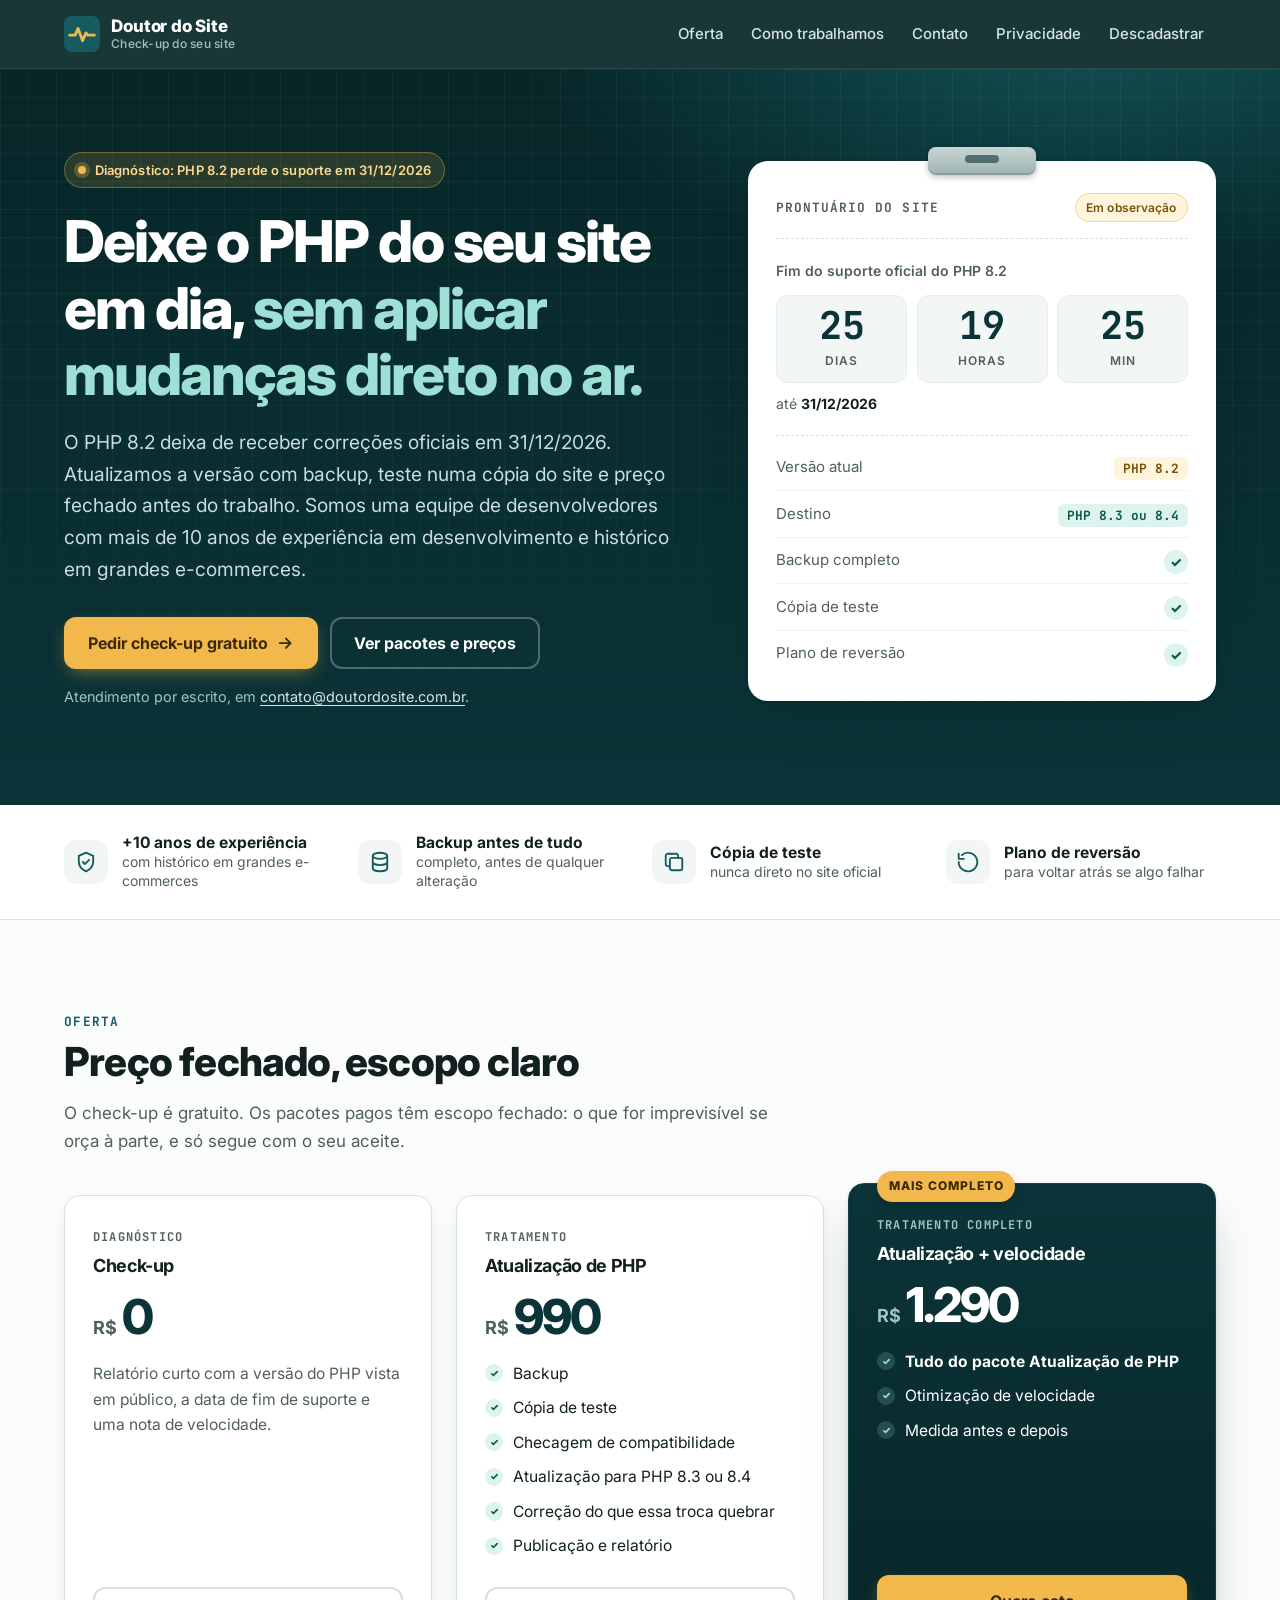
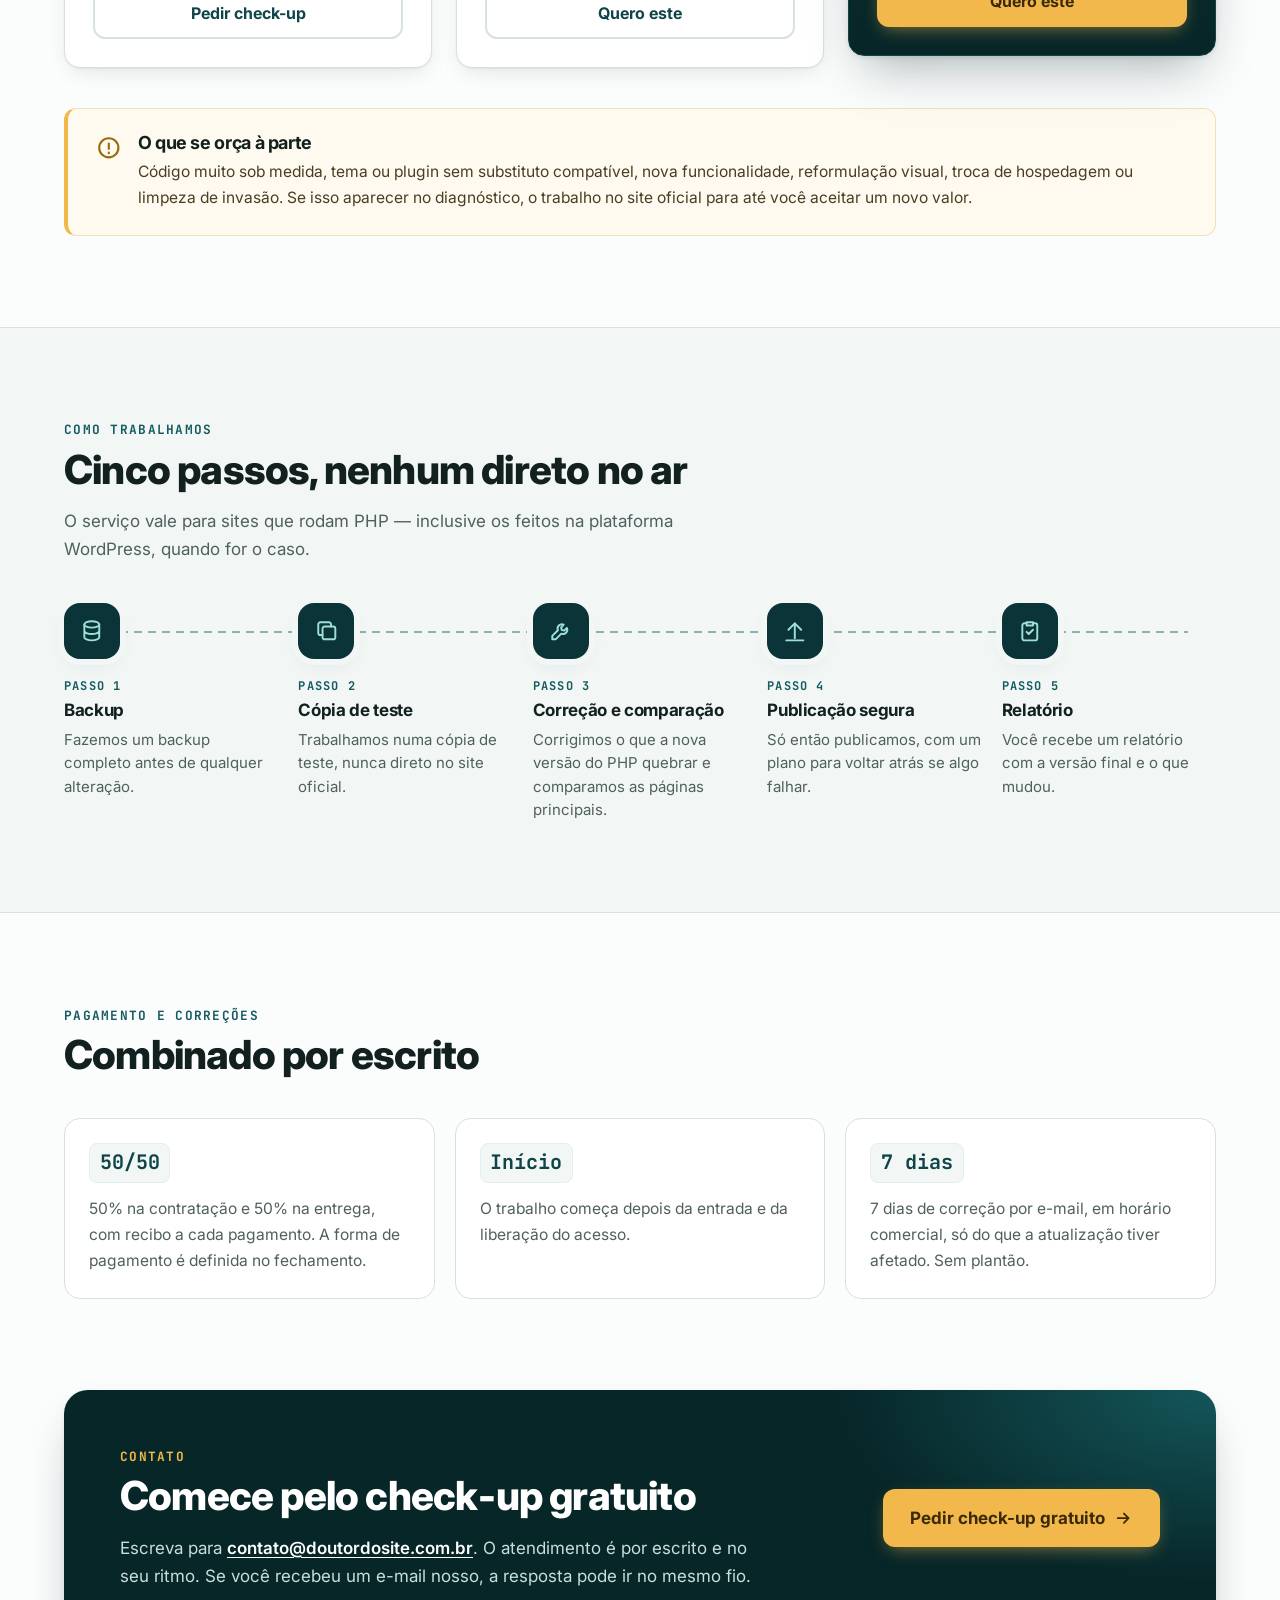
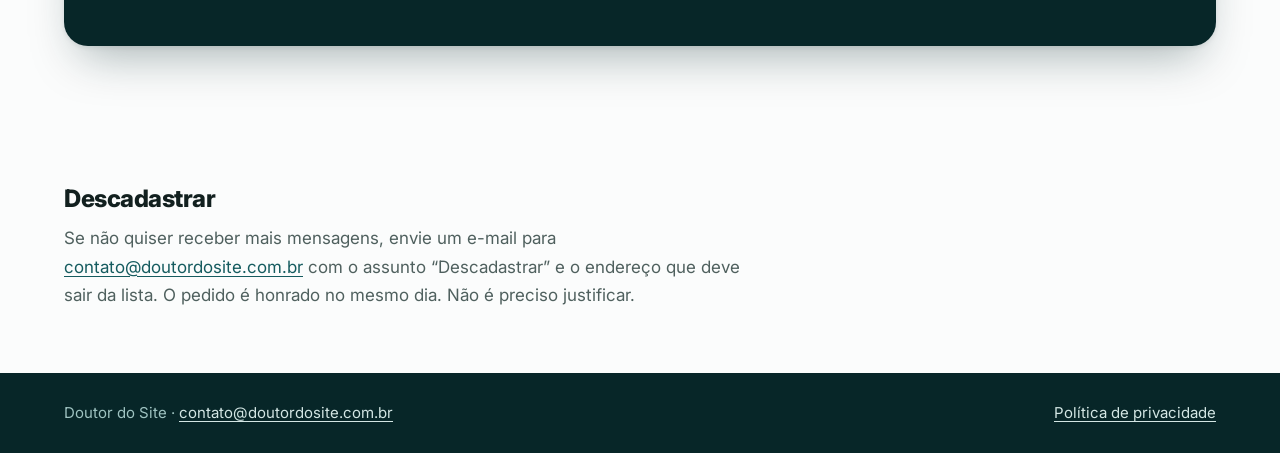
==== commit 31585197: "Atualiza texto de experiência da equipe" ====
--- a/index.html
+++ b/index.html
@@ -37,7 +37,7 @@
         <div class="hero-copy">
           <p class="chip chip-warn"><span class="dot" aria-hidden="true"></span>Diagnóstico: PHP 8.2 perde o suporte em 31/12/2026</p>
           <h1 id="hero-title">Deixe o PHP do seu site em dia, <span class="hl">sem aplicar mudanças direto no ar.</span></h1>
-          <p class="lede">O PHP 8.2 deixa de receber correções oficiais em 31/12/2026. Atualizamos a versão com backup, teste numa cópia do site e preço fechado antes do trabalho. Somos desenvolvedores com 9 anos de experiência em sites e sistemas web.</p>
+          <p class="lede">O PHP 8.2 deixa de receber correções oficiais em 31/12/2026. Atualizamos a versão com backup, teste numa cópia do site e preço fechado antes do trabalho. Somos uma equipe de desenvolvedores com mais de 10 anos de experiência em desenvolvimento e histórico em grandes e-commerces.</p>
           <div class="cta-row">
             <a class="btn btn-primary" href="mailto:contato@doutordosite.com.br?subject=Quero%20o%20check-up%20gratuito%20do%20meu%20site&amp;body=Ol%C3%A1%2C%20gostaria%20do%20check-up%20gratuito.%20Endere%C3%A7o%20do%20site%3A%20">
               Pedir check-up gratuito
@@ -79,7 +79,7 @@
       <div class="wrap trust-grid">
         <div class="trust-item">
           <svg viewBox="0 0 24 24" aria-hidden="true"><path d="M12 3l7 3v5c0 4.5-3 8.3-7 10-4-1.7-7-5.5-7-10V6l7-3z"/><path d="M9 12l2 2 4-4"/></svg>
-          <div><strong>9 anos de experiência</strong><span>em sites e sistemas web</span></div>
+          <div><strong>+10 anos de experiência</strong><span>com histórico em grandes e-commerces</span></div>
         </div>
         <div class="trust-item">
           <svg viewBox="0 0 24 24" aria-hidden="true"><ellipse cx="12" cy="6" rx="7" ry="3"/><path d="M5 6v6c0 1.7 3.1 3 7 3s7-1.3 7-3V6M5 12v6c0 1.7 3.1 3 7 3s7-1.3 7-3v-6"/></svg>
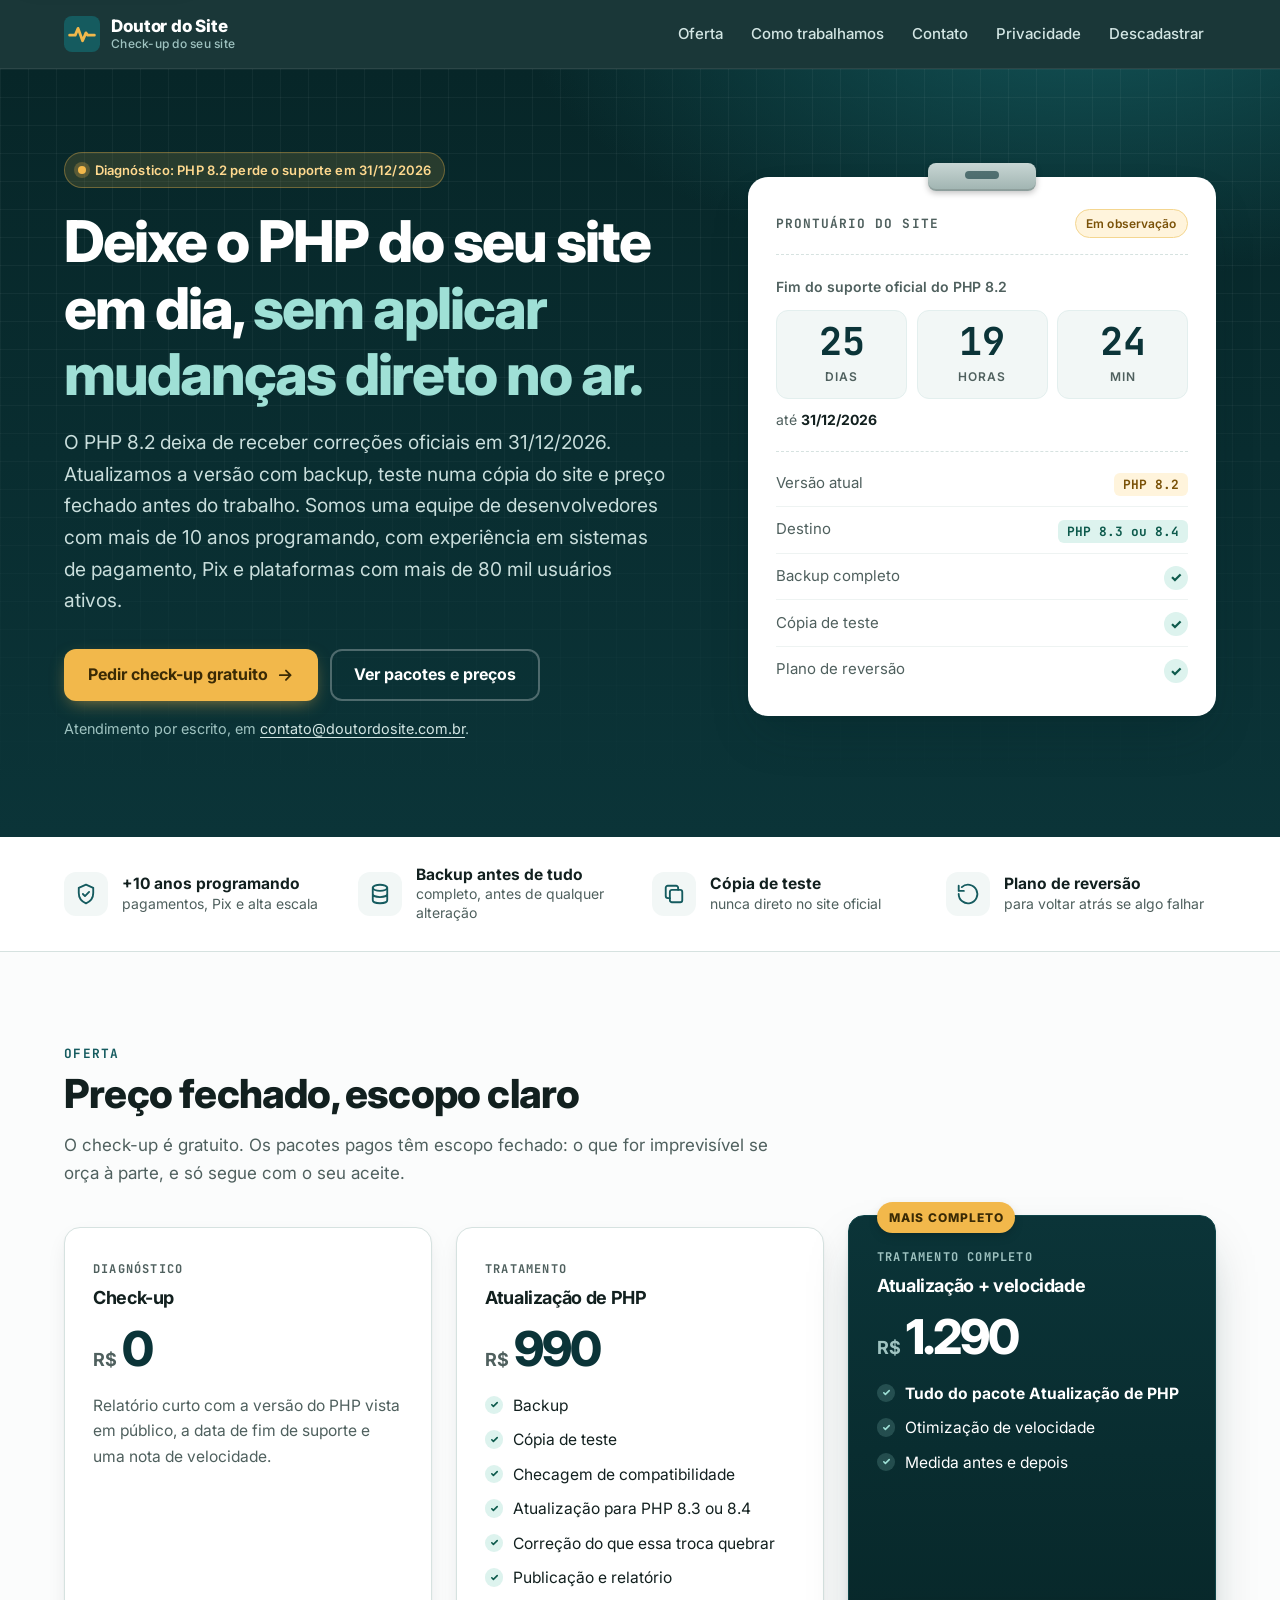
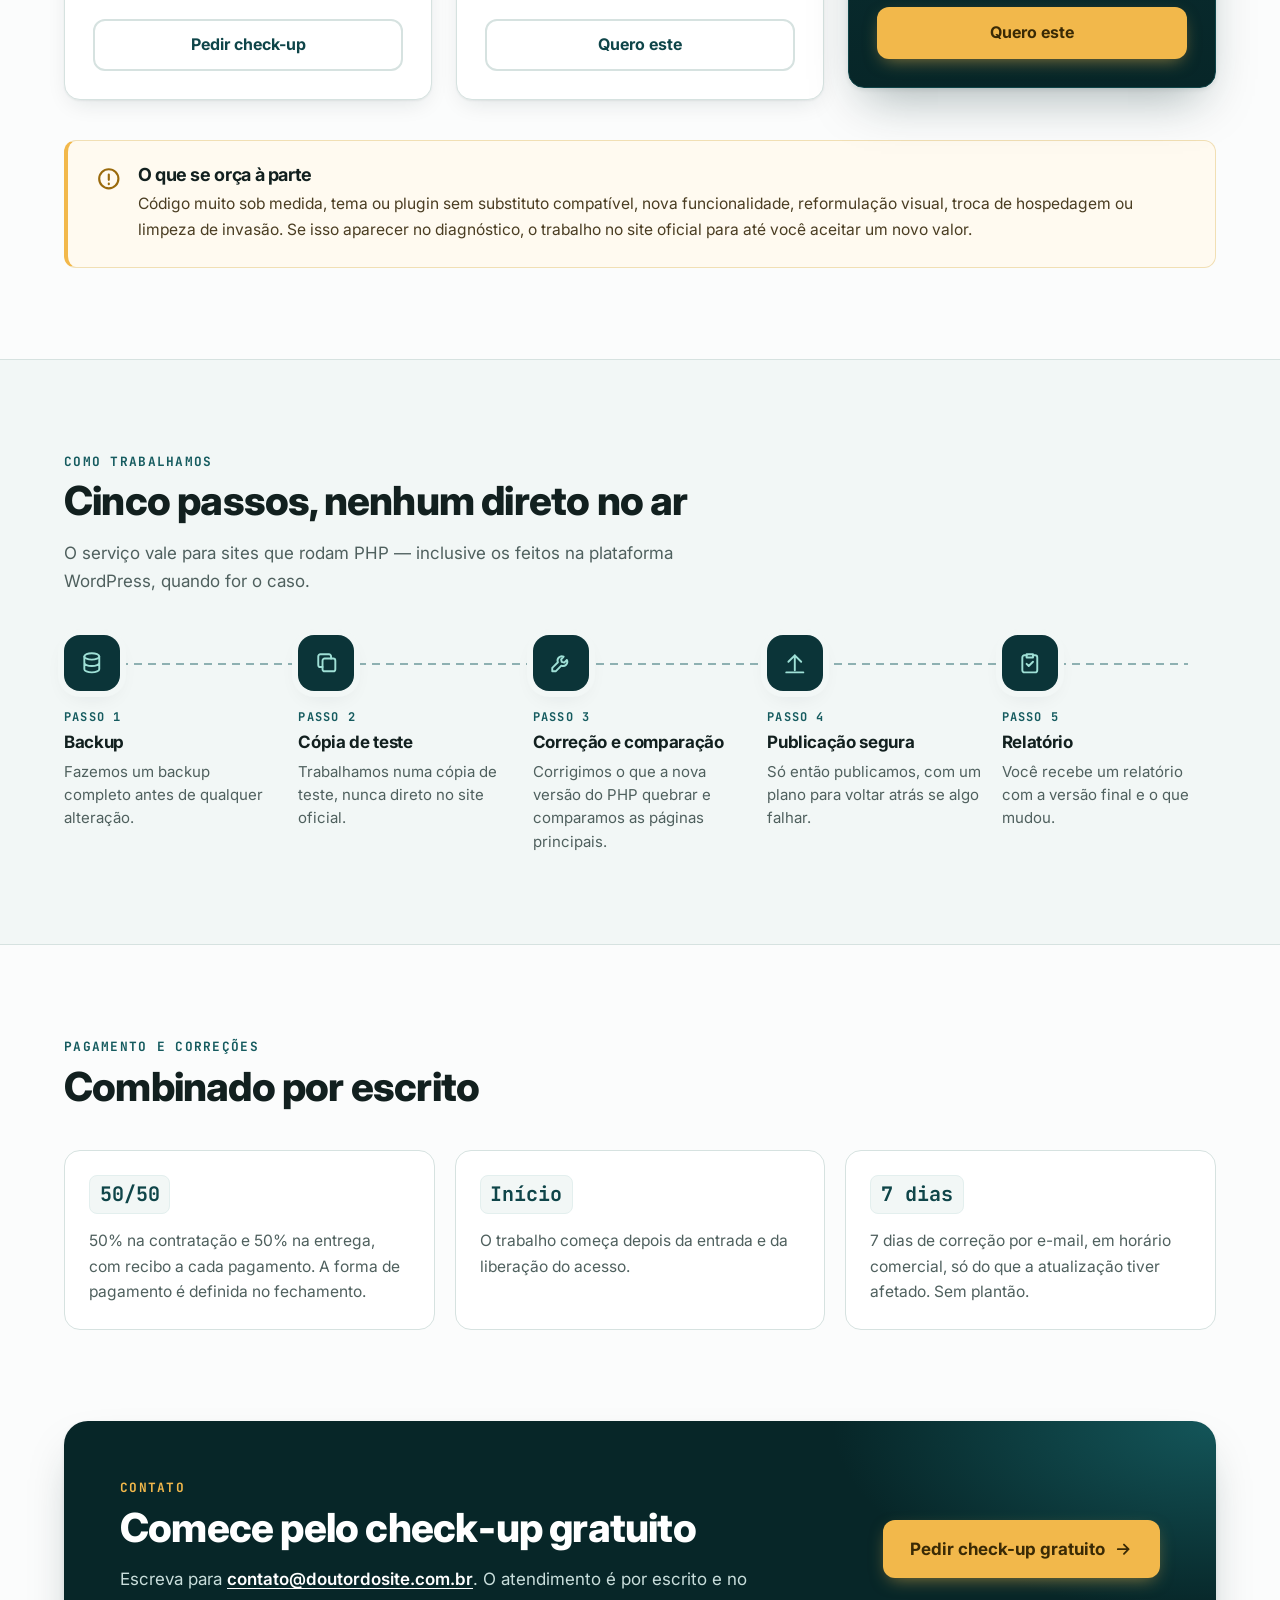
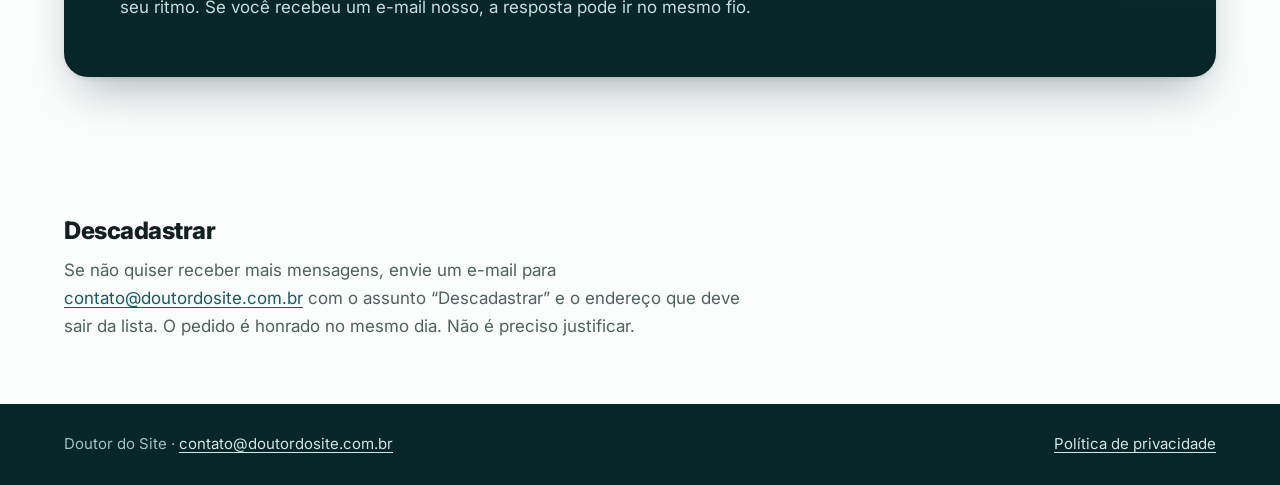
==== commit 966fcbfe: "Atualiza texto de experiência da equipe" ====
--- a/index.html
+++ b/index.html
@@ -37,7 +37,7 @@
         <div class="hero-copy">
           <p class="chip chip-warn"><span class="dot" aria-hidden="true"></span>Diagnóstico: PHP 8.2 perde o suporte em 31/12/2026</p>
           <h1 id="hero-title">Deixe o PHP do seu site em dia, <span class="hl">sem aplicar mudanças direto no ar.</span></h1>
-          <p class="lede">O PHP 8.2 deixa de receber correções oficiais em 31/12/2026. Atualizamos a versão com backup, teste numa cópia do site e preço fechado antes do trabalho. Somos uma equipe de desenvolvedores com mais de 10 anos de experiência em desenvolvimento e histórico em grandes e-commerces.</p>
+          <p class="lede">O PHP 8.2 deixa de receber correções oficiais em 31/12/2026. Atualizamos a versão com backup, teste numa cópia do site e preço fechado antes do trabalho. Somos uma equipe de desenvolvedores com mais de 10 anos programando, com experiência em sistemas de pagamento, Pix e plataformas com mais de 80 mil usuários ativos.</p>
           <div class="cta-row">
             <a class="btn btn-primary" href="mailto:contato@doutordosite.com.br?subject=Quero%20o%20check-up%20gratuito%20do%20meu%20site&amp;body=Ol%C3%A1%2C%20gostaria%20do%20check-up%20gratuito.%20Endere%C3%A7o%20do%20site%3A%20">
               Pedir check-up gratuito
@@ -79,7 +79,7 @@
       <div class="wrap trust-grid">
         <div class="trust-item">
           <svg viewBox="0 0 24 24" aria-hidden="true"><path d="M12 3l7 3v5c0 4.5-3 8.3-7 10-4-1.7-7-5.5-7-10V6l7-3z"/><path d="M9 12l2 2 4-4"/></svg>
-          <div><strong>+10 anos de experiência</strong><span>com histórico em grandes e-commerces</span></div>
+          <div><strong>+10 anos programando</strong><span>pagamentos, Pix e alta escala</span></div>
         </div>
         <div class="trust-item">
           <svg viewBox="0 0 24 24" aria-hidden="true"><ellipse cx="12" cy="6" rx="7" ry="3"/><path d="M5 6v6c0 1.7 3.1 3 7 3s7-1.3 7-3V6M5 12v6c0 1.7 3.1 3 7 3s7-1.3 7-3v-6"/></svg>
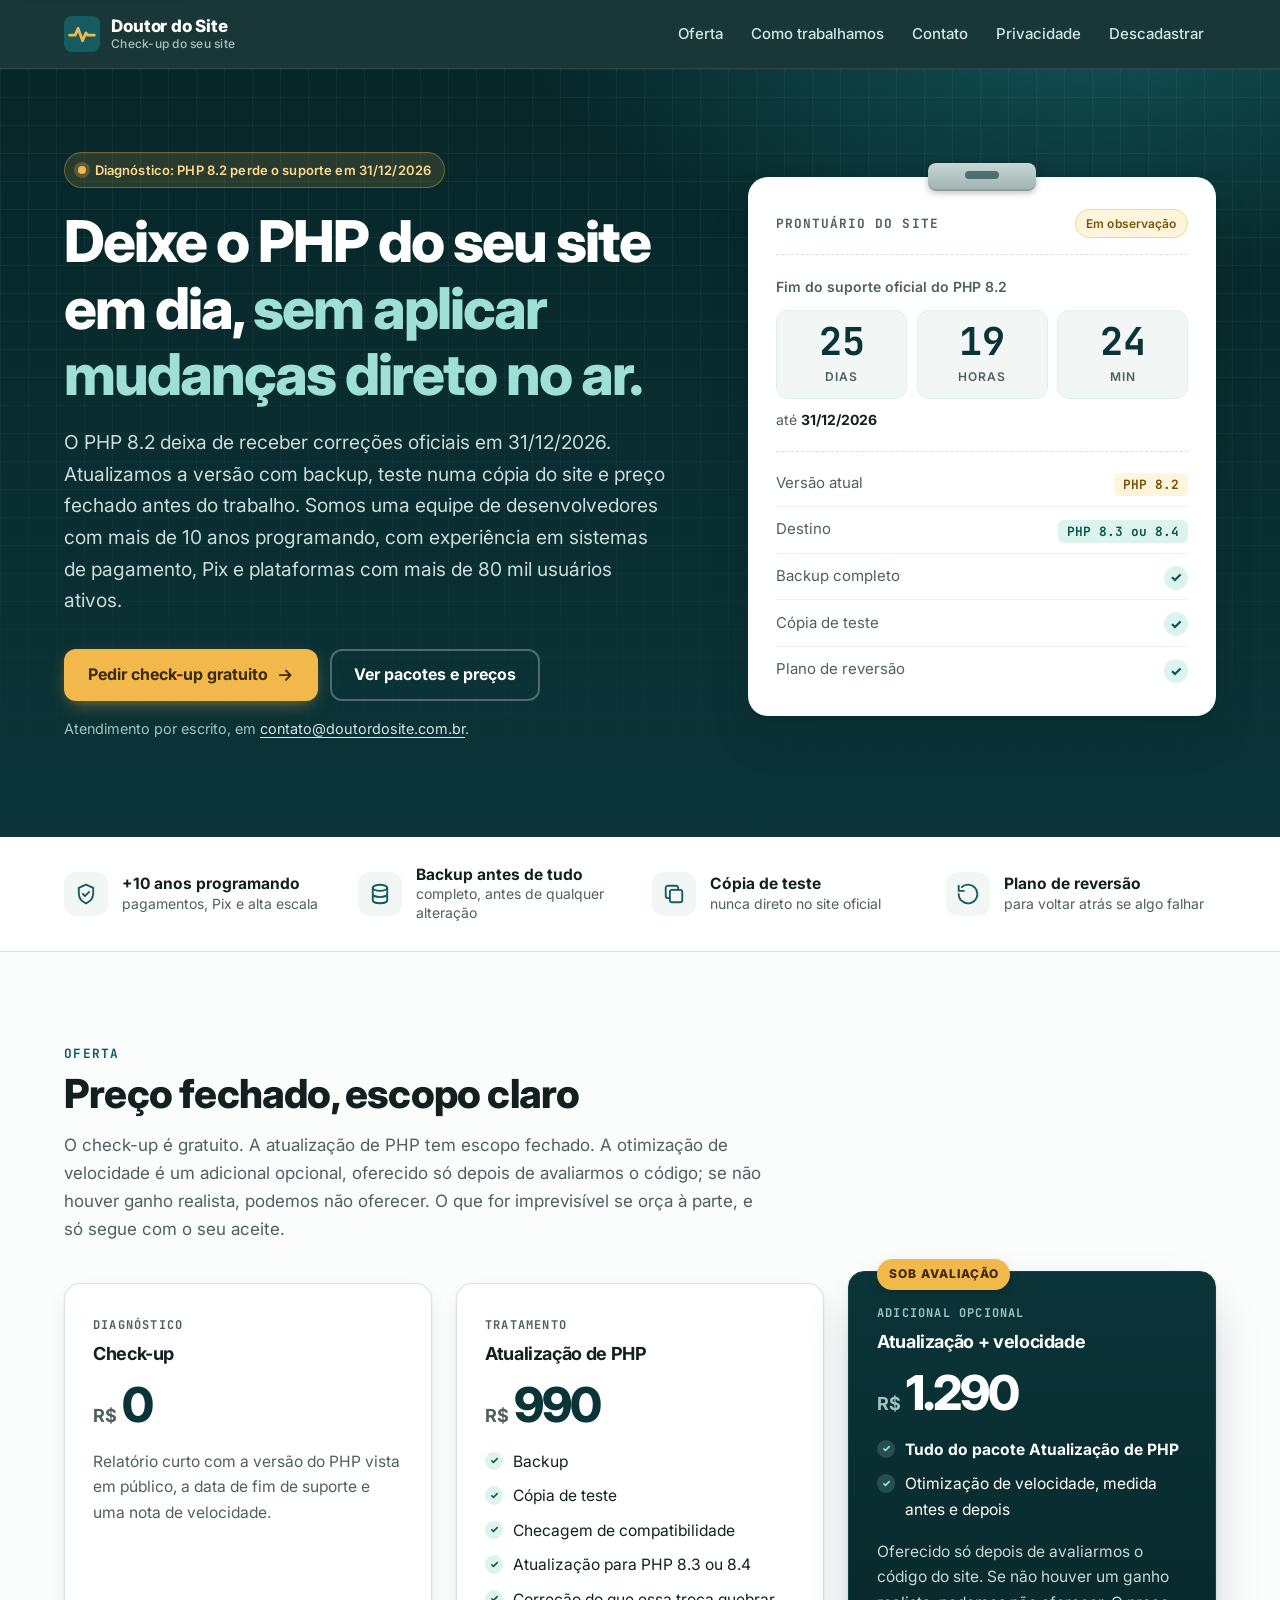
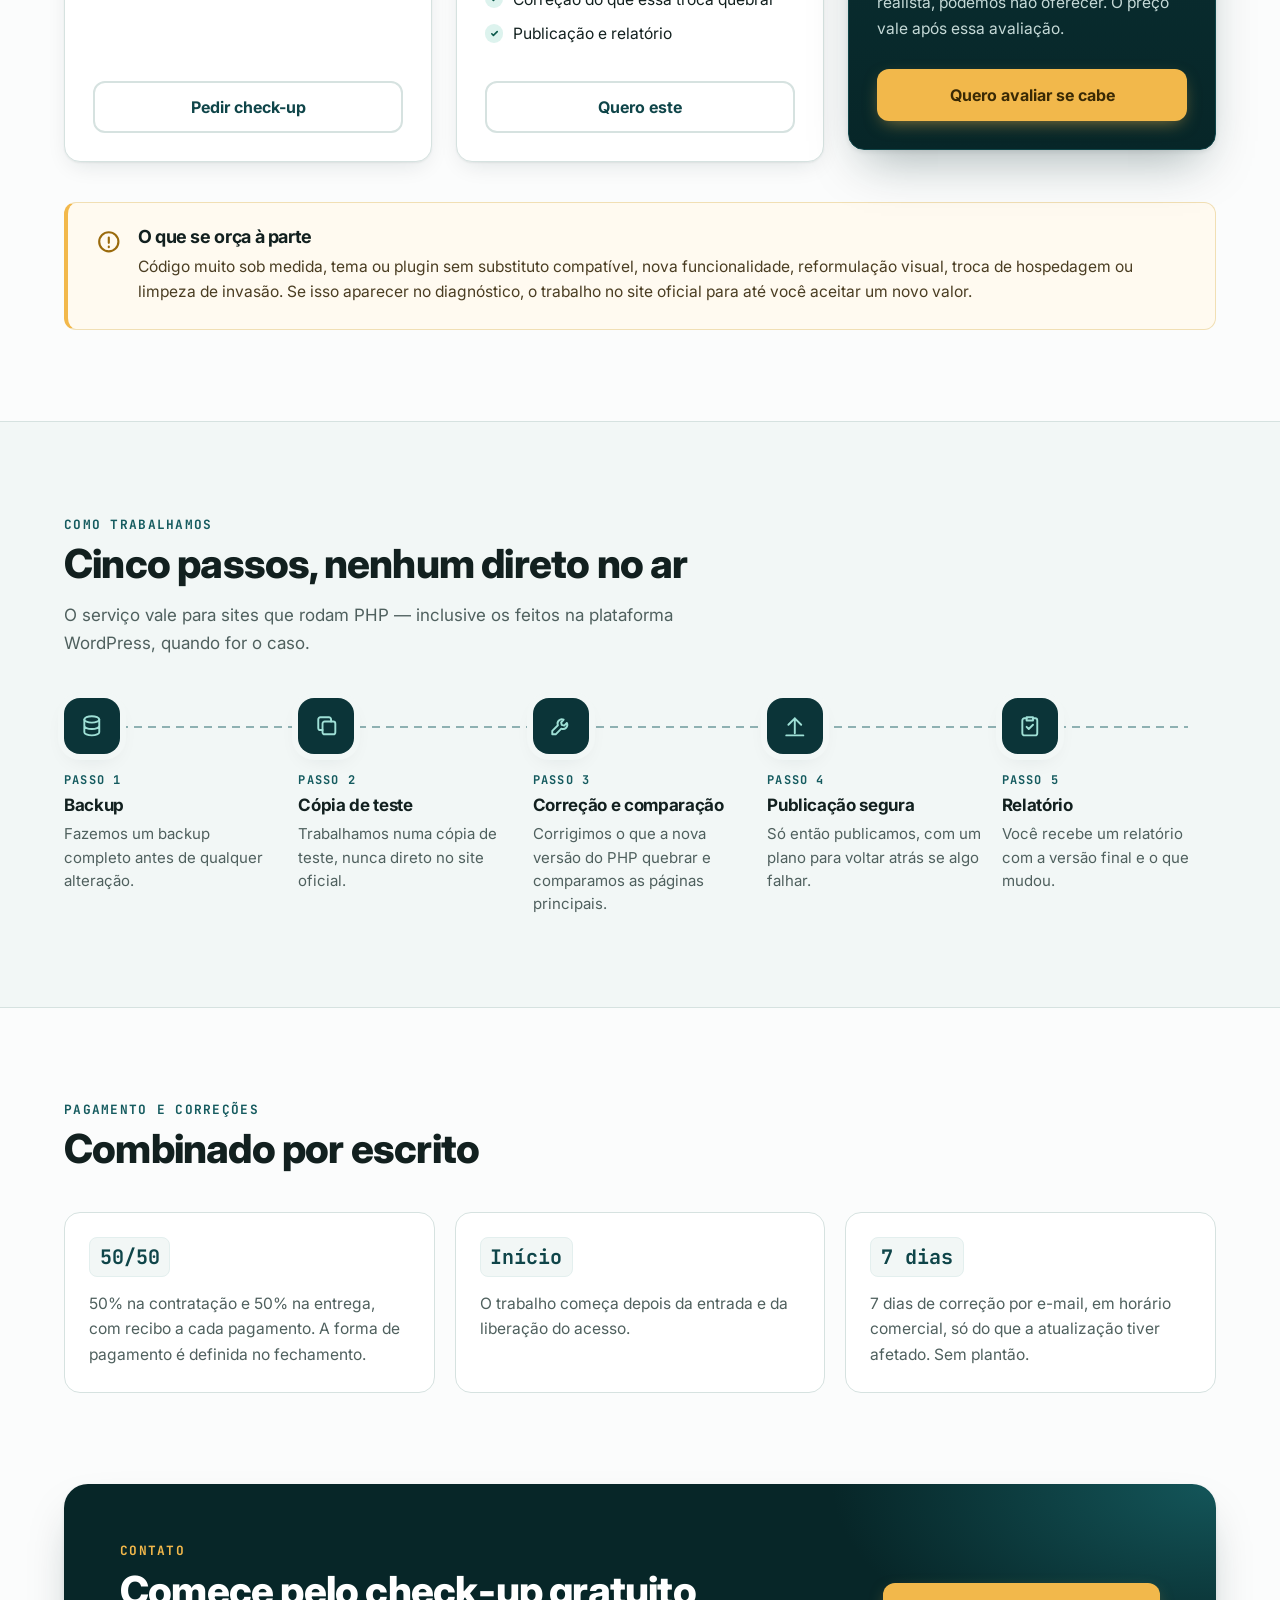
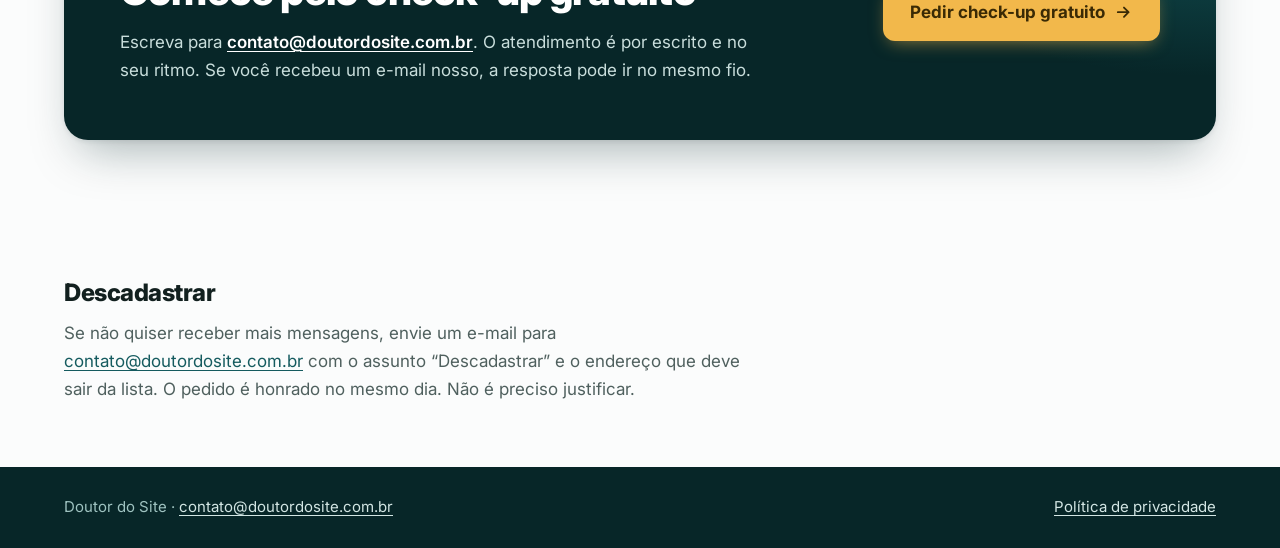
==== commit c8f4da65: "Deixa o pacote de velocidade condicionado à avaliação do código O adicional só é oferecido depois da" ====
--- a/index.html
+++ b/index.html
@@ -101,7 +101,7 @@
         <header class="section-head">
           <p class="eyebrow">Oferta</p>
           <h2 id="oferta-title">Preço fechado, escopo claro</h2>
-          <p>O check-up é gratuito. Os pacotes pagos têm escopo fechado: o que for imprevisível se orça à parte, e só segue com o seu aceite.</p>
+          <p>O check-up é gratuito. A atualização de PHP tem escopo fechado. A otimização de velocidade é um adicional opcional, oferecido só depois de avaliarmos o código; se não houver ganho realista, podemos não oferecer. O que for imprevisível se orça à parte, e só segue com o seu aceite.</p>
         </header>
 
         <div class="cards">
@@ -129,16 +129,16 @@
           </article>
 
           <article class="card card-featured">
-            <p class="badge">Mais completo</p>
-            <p class="card-tag">Tratamento completo</p>
+            <p class="badge">Sob avaliação</p>
+            <p class="card-tag">Adicional opcional</p>
             <h3>Atualização + velocidade</h3>
             <p class="price"><span class="cur">R$</span>1.290</p>
             <ul class="card-list">
               <li><strong>Tudo do pacote Atualização de PHP</strong></li>
-              <li>Otimização de velocidade</li>
-              <li>Medida antes e depois</li>
+              <li>Otimização de velocidade, medida antes e depois</li>
             </ul>
-            <a class="btn btn-primary" href="mailto:contato@doutordosite.com.br?subject=Atualiza%C3%A7%C3%A3o%20%2B%20velocidade%20(R%24%201.290)">Quero este</a>
+            <p class="card-desc">Oferecido só depois de avaliarmos o código do site. Se não houver um ganho realista, podemos não oferecer. O preço vale após essa avaliação.</p>
+            <a class="btn btn-primary" href="mailto:contato@doutordosite.com.br?subject=Quero%20avaliar%20atualiza%C3%A7%C3%A3o%20%2B%20velocidade">Quero avaliar se cabe</a>
           </article>
         </div>
 
--- a/styles.css
+++ b/styles.css
@@ -227,6 +227,8 @@
 .card-featured .price { color: var(--white); }
 .card-featured .price .cur { color: #9fc3c1; }
 .card-featured .card-list li::before { background-color: rgba(159, 224, 214, .18); background-image: url("data:image/svg+xml,%3Csvg xmlns='http://www.w3.org/2000/svg' viewBox='0 0 24 24'%3E%3Cpath d='M7 12.5l3 3 7-7' fill='none' stroke='%239fe0d6' stroke-width='3' stroke-linecap='round' stroke-linejoin='round'/%3E%3C/svg%3E"); }
+.card-featured .card-desc { color: #c5d9d7; }
+.card > .card-list + .card-desc { margin-top: -0.75rem; }
 .badge {
   position: absolute; top: -.85rem; left: 1.75rem;
   background: var(--accent); color: var(--accent-ink);
